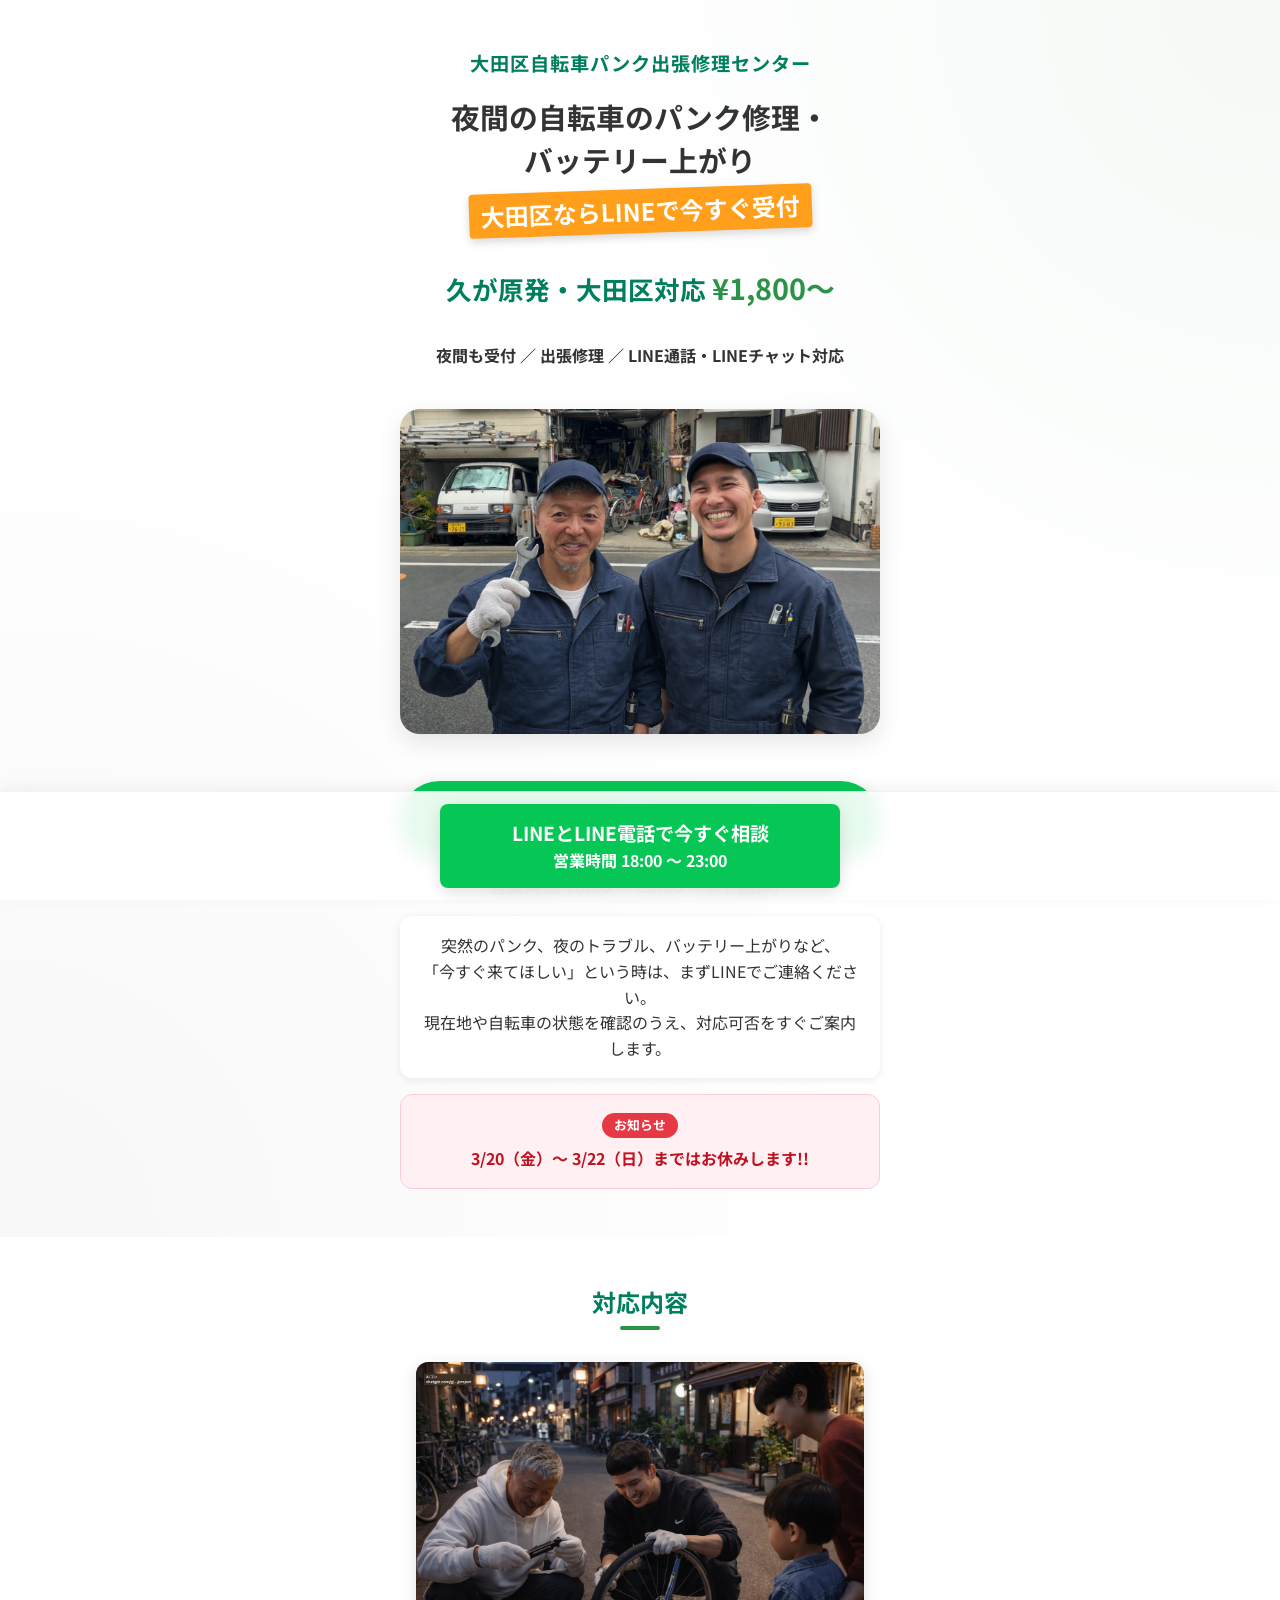
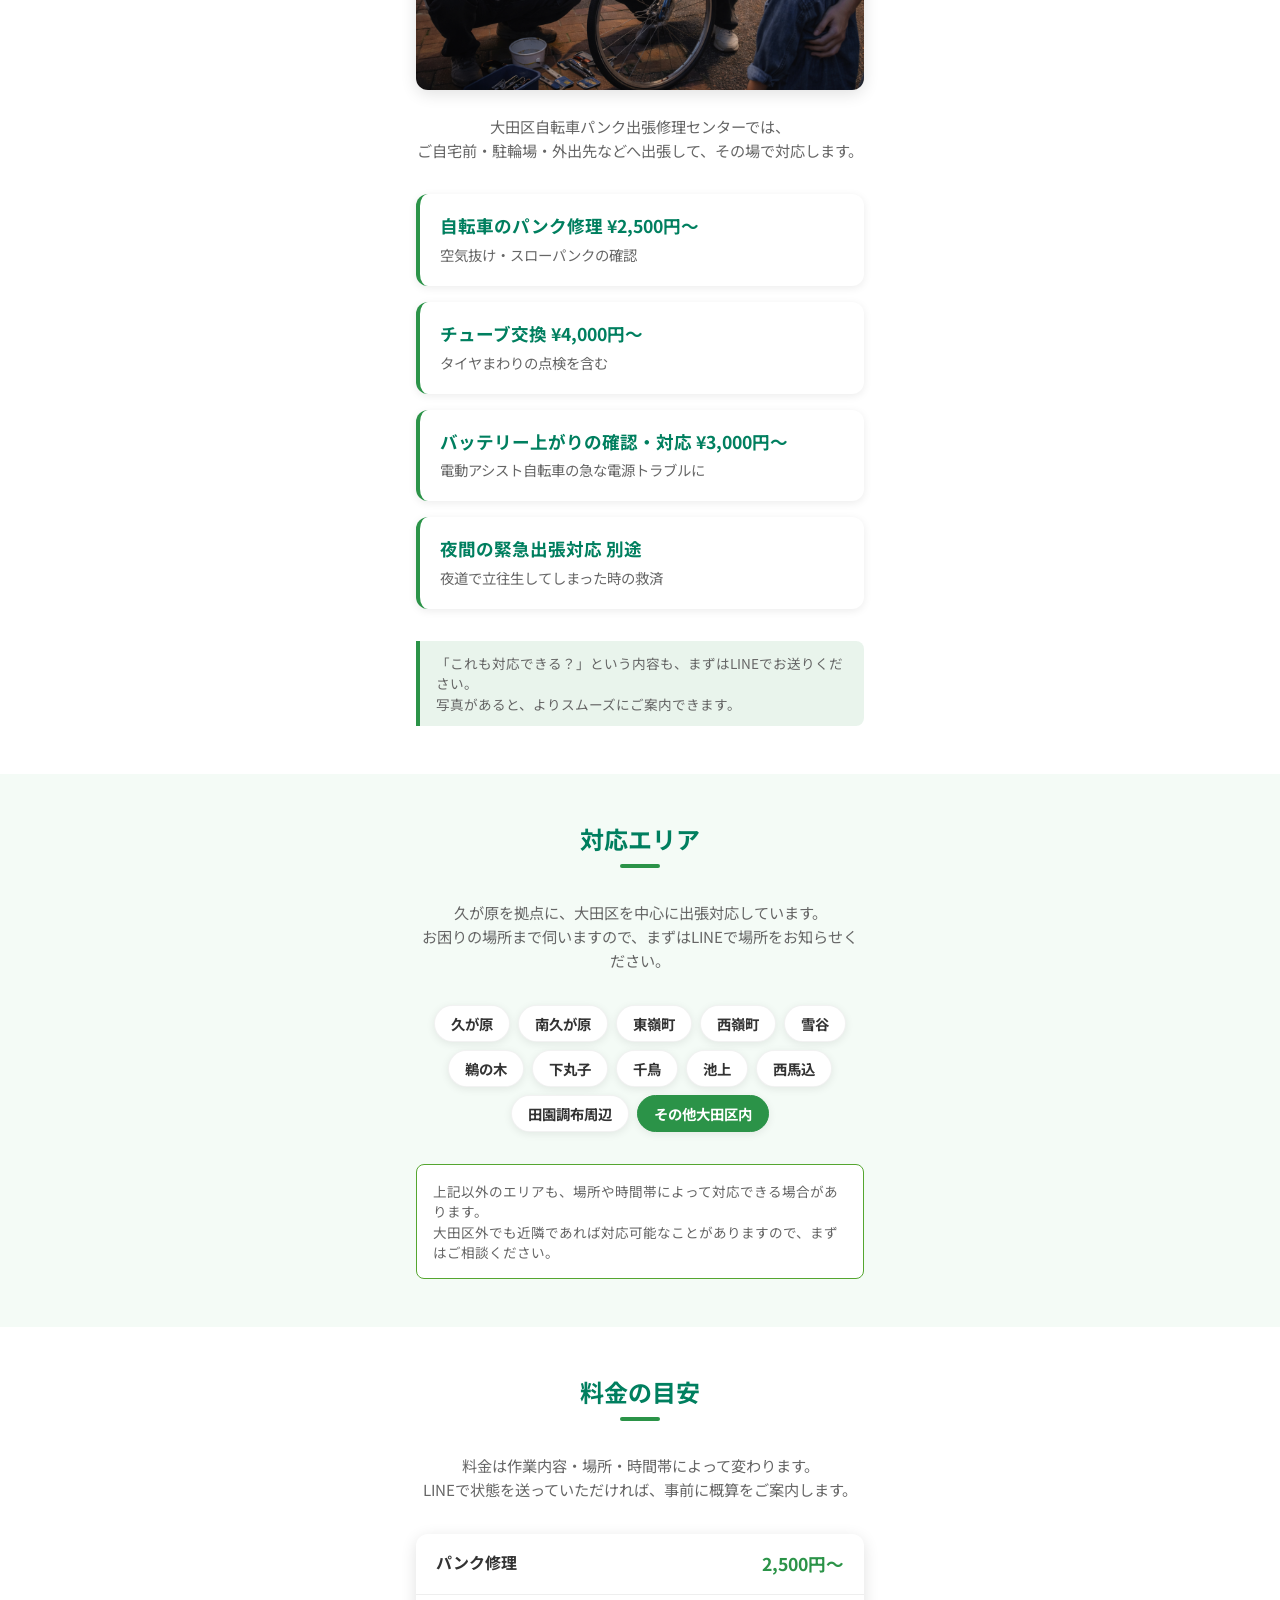
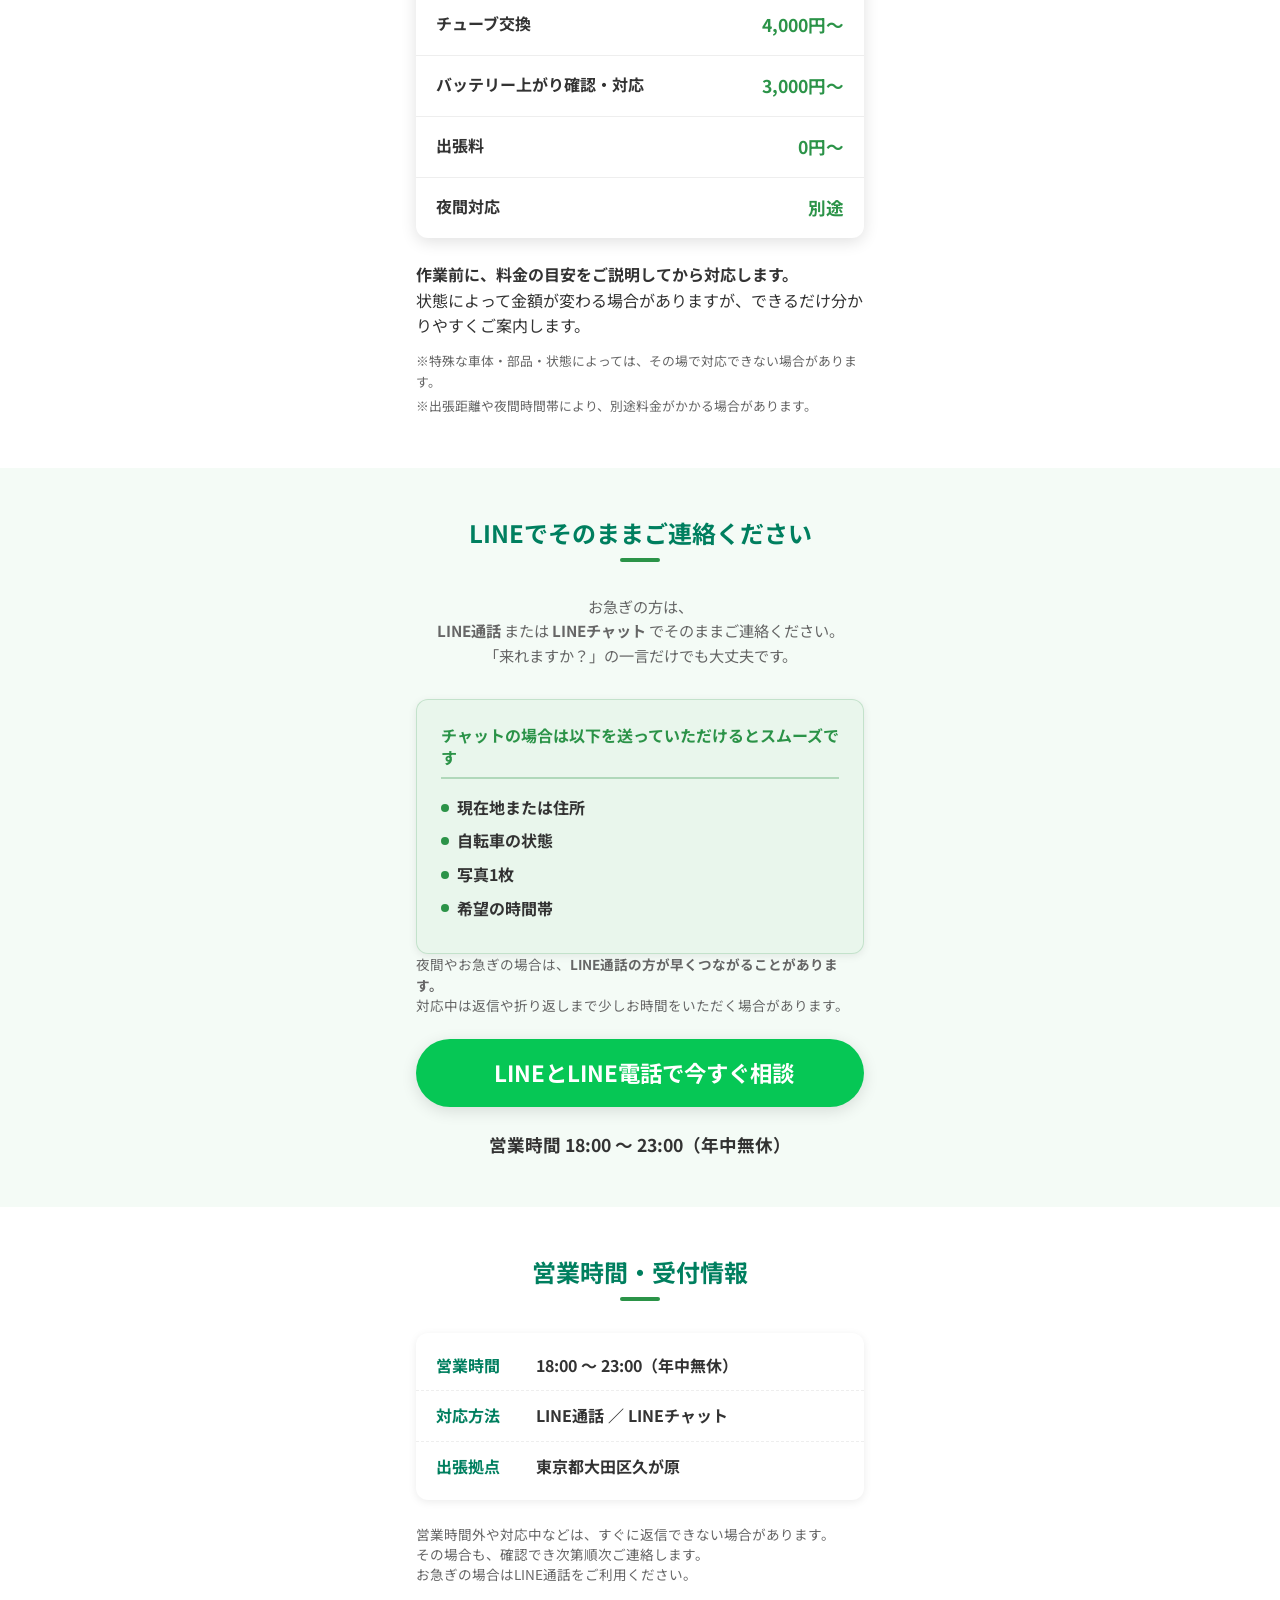
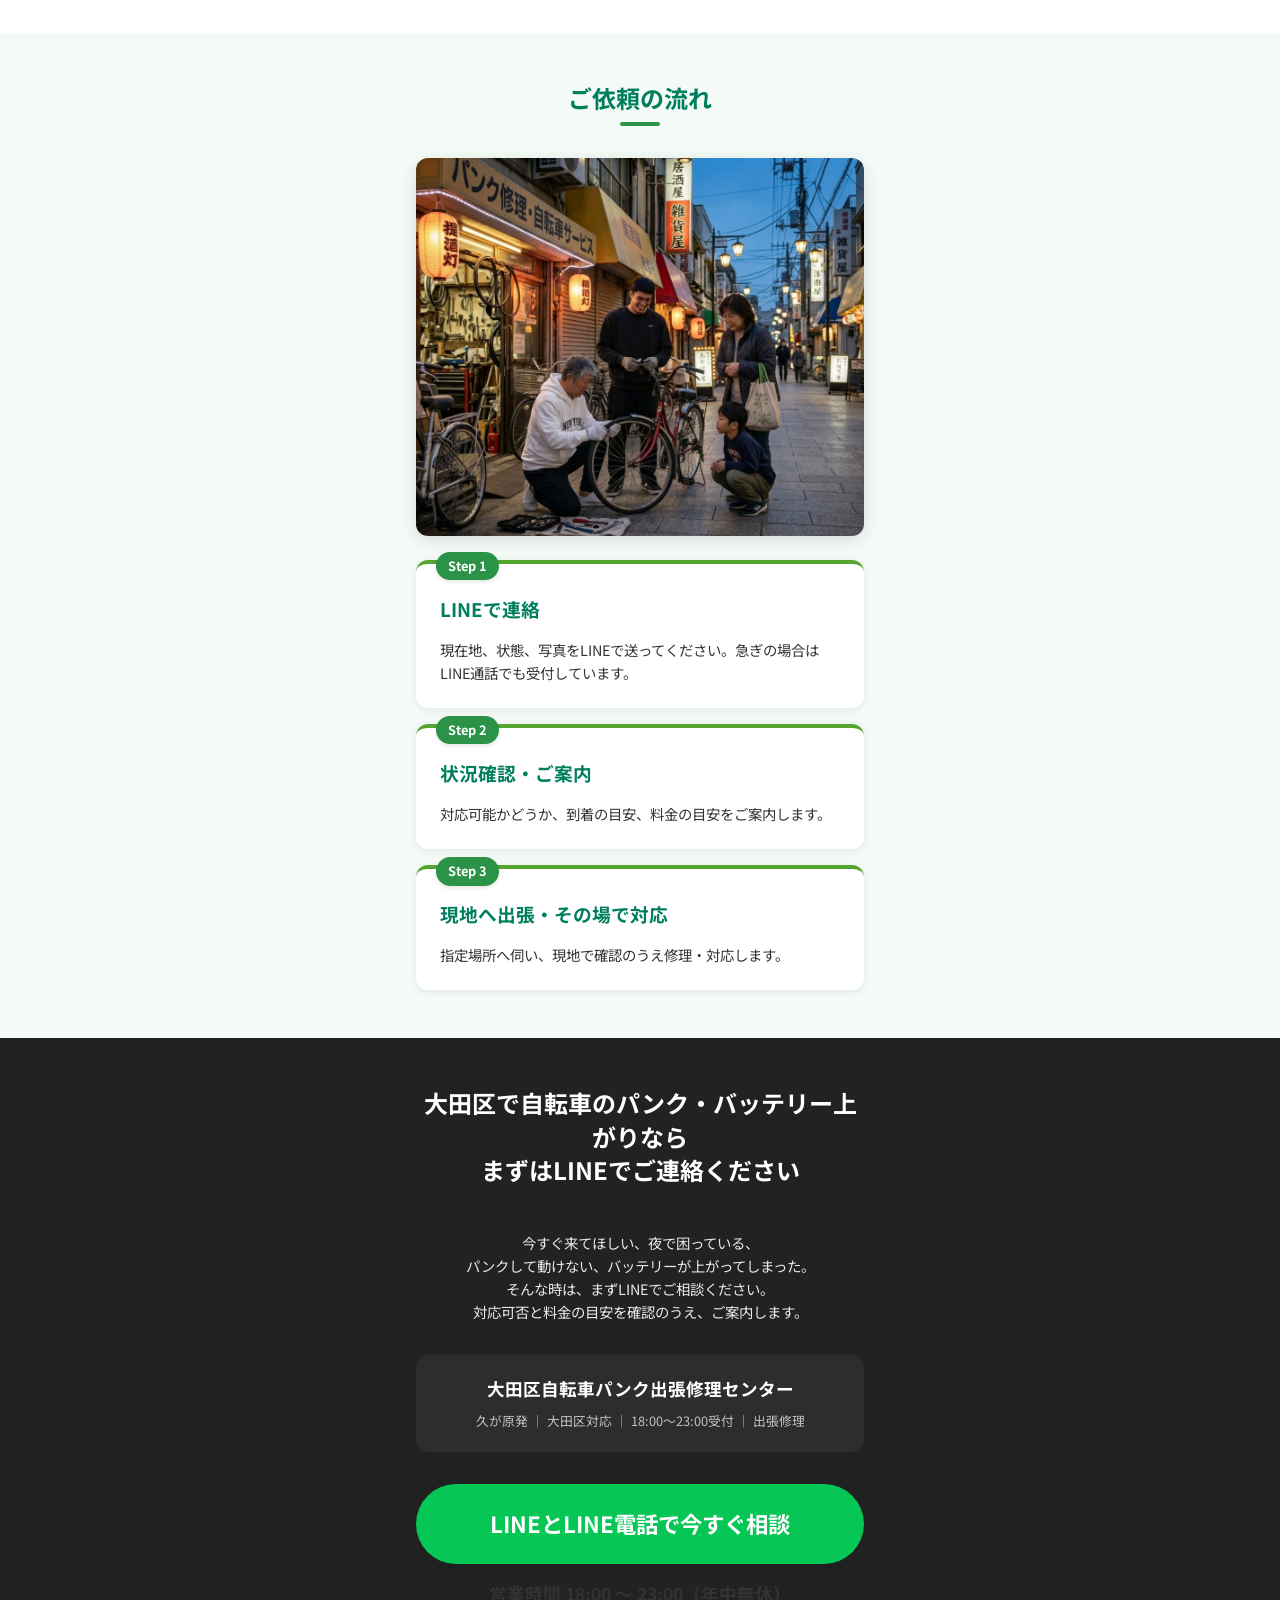
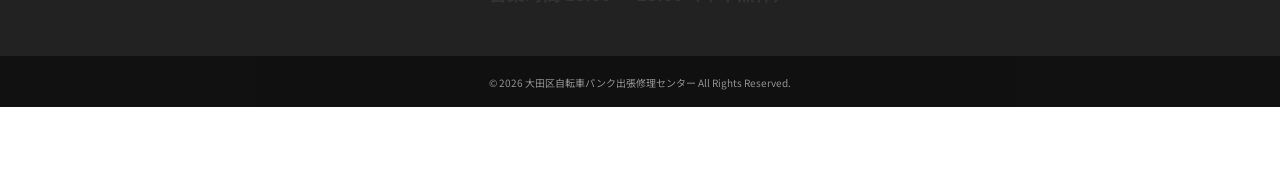
==== index.html @ ff21eeec "update: お知らせ更新「3/20（金）〜 3/22（日）まではお休みします!!」" ====
<!DOCTYPE html>
<html lang="ja">
<head>
  <meta charset="UTF-8">
  <meta name="viewport" content="width=device-width, initial-scale=1.0, maximum-scale=1.0, user-scalable=no">
  <title>大田区自転車パンク出張修理センター | 夜間もLINEで即時受付</title>
  <meta name="description" content="大田区（久が原・雪谷・田園調布周辺など）の自転車パンク修理・バッテリー上がりは当店へ。夜間も対応、出張修理でその場解決！まずはLINEでご相談ください。">
  <meta name="format-detection" content="telephone=no">

  <!-- OGP -->
  <meta property="og:type" content="website">
  <meta property="og:title" content="大田区自転車パンク出張修理センター | 夜間も出張対応">
  <meta property="og:description" content="自転車のパンク、突然のバッテリー上がり等「今すぐ来てほしい」時に。LINE通話・チャットで24時間受付中！">
  <meta property="og:site_name" content="大田区自転車パンク出張修理センター">
  <meta property="og:locale" content="ja_JP">
  <!-- <meta property="og:image" content="https://example.com/ogp.jpg"> -->

  <!-- Google Fonts: Noto Sans JP -->
  <link rel="preconnect" href="https://fonts.googleapis.com">
  <link rel="preconnect" href="https://fonts.gstatic.com" crossorigin>
  <link href="https://fonts.googleapis.com/css2?family=Noto+Sans+JP:wght@400;700&display=swap" rel="stylesheet">
  
  <!-- CSS -->
  <link rel="stylesheet" href="./assets/css/style.css">

  <!-- JSON-LD (Schema.org) for AIO/SEO -->
  <script type="application/ld+json">
  {
    "@context": "https://schema.org",
    "@type": "LocalBusiness",
    "name": "大田区自転車パンク出張修理センター",
    "description": "東京都大田区（久が原中心）で夜間も受付対応する自転車の出張パンク修理サービスです。",
    "address": {
      "@type": "PostalAddress",
      "addressLocality": "大田区久が原",
      "addressRegion": "東京都",
      "addressCountry": "JP"
    },
    "areaServed": "東京都大田区全域および近隣エリア",
    "priceRange": "¥2,500~",
    "telephone": "LINE通話にて対応",
    "openingHours": "18:00-23:00",
    "serviceArea": {
      "@type": "Place",
      "name": "大田区"
    },
    "makesOffer": [
      {
        "@type": "Offer",
        "itemOffered": {
          "@type": "Service",
          "name": "自転車のパンク修理・チューブ交換"
        }
      },
      {
        "@type": "Offer",
        "itemOffered": {
          "@type": "Service",
          "name": "バッテリー上がりの確認・対応"
        }
      }
    ]
  }
  </script>
</head>
<body>

  <!-- =====================================
       1. Hero Section (ファーストビュー)
  ====================================== -->
  <header class="sec-hero" id="hero">
    <div class="hero-bg-overlay"></div>
    <div class="hero-content">
      <p class="hero-shop-name">大田区自転車パンク出張修理センター</p>
      
      <h1 class="hero-main-copy">
        <span class="hl">夜間の自転車のパンク修理・</span><br>
        <span class="hl">バッテリー上がり</span><br>
        <span class="em">大田区ならLINEで今すぐ受付</span>
      </h1>
      
      <p class="hero-sub-copy text-highlight-bold">
        久が原発・大田区対応 <span style="font-size: 1.8rem; color: var(--clr-brand-main);">¥1,800〜</span>
      </p>
      
      <p class="hero-sub-copy">
        <strong>夜間も受付 ／ 出張修理 ／ LINE通話・LINEチャット対応</strong>
      </p>

      <!-- Hero Image (どんな人が来るのか) -->
      <figure class="hero-image-wrap">
        <img src="./images/hutari.png" alt="対応スタッフの様子" class="hero-image">
      </figure>

      <!-- Hero CTA -->
      <div class="hero-cta">
        <a href="https://lin.ee/quX21gp" class="btn btn-line btn-pulse btn-large">
          <i class="icon-line"></i> LINEとLINE電話で今すぐ相談
        </a>
        <p class="hero-hours-notice">営業時間 18:00 ～ 23:00（年中無休）</p>
      </div>

      <!-- Hero Subtext -->
      <p class="hero-subtext box-glass">
        突然のパンク、夜のトラブル、バッテリー上がりなど、<br>
        「今すぐ来てほしい」という時は、まずLINEでご連絡ください。<br>
        現在地や自転車の状態を確認のうえ、対応可否をすぐご案内します。
      </p>

      <!-- お知らせブロック -->
      <div class="hero-notice">
        <p class="hero-notice-label">お知らせ</p>
        <p class="hero-notice-body">3/20（金）〜 3/22（日）まではお休みします!!</p>
      </div>
    </div>
  </header>

  <main>
    <!-- =====================================
         2. Services (対応内容)
    ====================================== -->
    <section class="sec-services" id="services">
      <div class="container">
        <h2>対応内容</h2>
        
        <figure class="section-image-wrap">
          <img src="./images/shuri-01.png" alt="修理の様子" class="section-image rounded-image">
        </figure>

        <p class="lead-text">
          大田区自転車パンク出張修理センターでは、<br>
          ご自宅前・駐輪場・外出先などへ出張して、その場で対応します。
        </p>

        <ul class="service-list">
          <li>
            <div class="service-card">
              <h3>自転車のパンク修理 <span class="service-price">¥2,500円〜</span></h3>
              <p>空気抜け・スローパンクの確認</p>
            </div>
          </li>
          <li>
            <div class="service-card">
              <h3>チューブ交換 <span class="service-price">¥4,000円〜</span></h3>
              <p>タイヤまわりの点検を含む</p>
            </div>
          </li>
          <li>
            <div class="service-card">
              <h3>バッテリー上がりの確認・対応 <span class="service-price">¥3,000円〜</span></h3>
              <p>電動アシスト自転車の急な電源トラブルに</p>
            </div>
          </li>
          <li>
            <div class="service-card">
              <h3>夜間の緊急出張対応 <span class="service-price">別途</span></h3>
              <p>夜道で立往生してしまった時の救済</p>
            </div>
          </li>
        </ul>

        <p class="note-text badge-info">
          「これも対応できる？」という内容も、まずはLINEでお送りください。<br>
          写真があると、よりスムーズにご案内できます。
        </p>
      </div>
    </section>

    <!-- =====================================
         3. Area (対応エリア)
    ====================================== -->
    <section class="sec-area bg-light" id="area">
      <div class="container">
        <h2>対応エリア</h2>
        <p class="lead-text">
          久が原を拠点に、大田区を中心に出張対応しています。<br>
          お困りの場所まで伺いますので、まずはLINEで場所をお知らせください。
        </p>

        <div class="area-tags">
          <span class="tag">久が原</span>
          <span class="tag">南久が原</span>
          <span class="tag">東嶺町</span>
          <span class="tag">西嶺町</span>
          <span class="tag">雪谷</span>
          <span class="tag">鵜の木</span>
          <span class="tag">下丸子</span>
          <span class="tag">千鳥</span>
          <span class="tag">池上</span>
          <span class="tag">西馬込</span>
          <span class="tag">田園調布周辺</span>
          <span class="tag tag-highlight">その他大田区内</span>
        </div>

        <p class="note-text box-border">
          上記以外のエリアも、場所や時間帯によって対応できる場合があります。<br>
          大田区外でも近隣であれば対応可能なことがありますので、まずはご相談ください。
        </p>
      </div>
    </section>

    <!-- =====================================
         4. Pricing (料金の目安)
    ====================================== -->
    <section class="sec-price" id="price">
      <div class="container">
        <h2>料金の目安</h2>
        <p class="lead-text">
          料金は作業内容・場所・時間帯によって変わります。<br>
          LINEで状態を送っていただければ、事前に概算をご案内します。
        </p>

        <div class="price-table">
          <div class="price-row">
            <span class="item-name">パンク修理</span>
            <span class="item-price">2,500円〜</span>
          </div>
          <div class="price-row">
            <span class="item-name">チューブ交換</span>
            <span class="item-price">4,000円〜</span>
          </div>
          <div class="price-row">
            <span class="item-name">バッテリー上がり確認・対応</span>
            <span class="item-price">3,000円〜</span>
          </div>
          <div class="price-row">
            <span class="item-name">出張料</span>
            <span class="item-price">0円〜</span>
          </div>
          <div class="price-row">
            <span class="item-name">夜間対応</span>
            <span class="item-price">別途</span>
          </div>
        </div>

        <div class="price-notice">
          <p><strong>作業前に、料金の目安をご説明してから対応します。</strong><br>状態によって金額が変わる場合がありますが、できるだけ分かりやすくご案内します。</p>
          <ul class="attention-list">
            <li>※特殊な車体・部品・状態によっては、その場で対応できない場合があります。</li>
            <li>※出張距離や夜間時間帯により、別途料金がかかる場合があります。</li>
          </ul>
        </div>
      </div>
    </section>

    <!-- =====================================
         5. LINE Contact (LINE受付案内)
    ====================================== -->
    <section class="sec-line-guide bg-light" id="line-contact">
      <div class="container">
        <h2 class="text-brand">LINEでそのままご連絡ください</h2>
        <p class="lead-text">
          お急ぎの方は、<br>
          <strong>LINE通話</strong> または <strong>LINEチャット</strong> でそのままご連絡ください。<br>
          「来れますか？」の一言だけでも大丈夫です。
        </p>

        <div class="line-steps box-glass-green">
          <h3>チャットの場合は以下を送っていただけるとスムーズです</h3>
          <ul>
            <li><span class="icon-check"></span> 現在地または住所</li>
            <li><span class="icon-check"></span> 自転車の状態</li>
            <li><span class="icon-check"></span> 写真1枚</li>
            <li><span class="icon-check"></span> 希望の時間帯</li>
          </ul>
        </div>

        <p class="note-text">
          夜間やお急ぎの場合は、<strong>LINE通話の方が早くつながることがあります。</strong><br>
          対応中は返信や折り返しまで少しお時間をいただく場合があります。
        </p>

        <div class="cta-group">
          <a href="https://lin.ee/quX21gp" class="btn btn-line btn-pulse btn-large"><i class="icon-chat"></i> LINEとLINE電話で今すぐ相談</a>
          <p class="hero-hours-notice text-center">営業時間 18:00 ～ 23:00（年中無休）</p>
        </div>
      </div>
    </section>

    <!-- =====================================
         6. Shop Info (営業時間・受付情報)
    ====================================== -->
    <section class="sec-info" id="info">
      <div class="container">
        <h2>営業時間・受付情報</h2>
        <dl class="info-dl">
          <div class="info-dl-row">
            <dt>営業時間</dt>
            <dd>18:00 ～ 23:00（年中無休）</dd>
          </div>
          <div class="info-dl-row">
            <dt>対応方法</dt>
            <dd>LINE通話 ／ LINEチャット</dd>
          </div>
          <div class="info-dl-row">
            <dt>出張拠点</dt>
            <dd>東京都大田区久が原</dd>
          </div>
        </dl>
        <p class="note-text">
          営業時間外や対応中などは、すぐに返信できない場合があります。<br>
          その場合も、確認でき次第順次ご連絡します。<br>
          お急ぎの場合はLINE通話をご利用ください。
        </p>
      </div>
    </section>

    <!-- =====================================
         7. Flow (ご依頼の流れ)
    ====================================== -->
    <section class="sec-flow bg-light" id="flow">
      <div class="container">
        <h2>ご依頼の流れ</h2>

        <figure class="section-image-wrap">
          <img src="./images/shuri-02.png" alt="現地対応の様子" class="section-image rounded-image">
        </figure>

        <ol class="flow-list">
          <li>
            <div class="flow-step">
              <span class="step-num">Step 1</span>
              <h3>LINEで連絡</h3>
              <p>現在地、状態、写真をLINEで送ってください。急ぎの場合はLINE通話でも受付しています。</p>
            </div>
          </li>
          <li>
            <div class="flow-step">
              <span class="step-num">Step 2</span>
              <h3>状況確認・ご案内</h3>
              <p>対応可能かどうか、到着の目安、料金の目安をご案内します。</p>
            </div>
          </li>
          <li>
            <div class="flow-step">
              <span class="step-num">Step 3</span>
              <h3>現地へ出張・その場で対応</h3>
              <p>指定場所へ伺い、現地で確認のうえ修理・対応します。</p>
            </div>
          </li>
        </ol>
      </div>
    </section>

  </main>

  <!-- =====================================
       8. Footer & Bottom CTA
  ====================================== -->
  <footer class="sec-footer" id="footer-cta">
    <div class="container">
      <h2>大田区で自転車のパンク・バッテリー上がりなら<br>まずはLINEでご連絡ください</h2>
      <p class="footer-lead">
        今すぐ来てほしい、夜で困っている、<br>
        パンクして動けない、バッテリーが上がってしまった。<br>
        そんな時は、まずLINEでご相談ください。<br>
        対応可否と料金の目安を確認のうえ、ご案内します。
      </p>

      <div class="footer-shop">
        <p class="name">大田区自転車パンク出張修理センター</p>
        <p class="tags">久が原発 ｜ 大田区対応 ｜ 18:00〜23:00受付 ｜ 出張修理</p>
      </div>
      
      <!-- Footer CTA (Page End) -->
      <div class="footer-cta-btn">
        <a href="https://lin.ee/quX21gp" class="btn btn-line btn-pulse btn-large">
          <i class="icon-line"></i> LINEとLINE電話で今すぐ相談
        </a>
        <p class="hero-hours-notice text-center mt-sm text-white">営業時間 18:00 ～ 23:00（年中無休）</p>
      </div>
    </div>
    
    <div class="copyright">
      <small>&copy; 2026 大田区自転車パンク出張修理センター All Rights Reserved.</small>
    </div>
  </footer>

  <!-- Fixed Bottom CTA (画面下部追従) -->
  <div class="fixed-bottom-cta">
    <a href="https://lin.ee/quX21gp" class="btn btn-line btn-fixed">
      <span class="label">LINEとLINE電話で今すぐ相談</span>
      <span class="sub">営業時間 18:00 ～ 23:00</span>
    </a>
  </div>

</body>
</html>
---- assets/css/style.css ----
/* ==========================================================================
   CSS Variables & Theme Setup (安心感のあるグリーン基調)
   ========================================================================== */
:root {
  /* Colors */
  --clr-brand-main: #2b9348;      /* メイングリーン */
  --clr-brand-light: #55a630;     /* ライトグリーン */
  --clr-brand-dark: #007f5f;      /* ダークグリーン */
  --clr-line: #06C755;            /* LINEオフィシャルカラー */
  --clr-line-dark: #05A346;
  
  --clr-text-main: #333333;       /* メインテキスト */
  --clr-text-light: #666666;      /* 補助テキスト */
  --clr-bg-main: #ffffff;         /* メイン背景 */
  --clr-bg-light: #f4fbf6;        /* サブ背景（薄い緑） */
  --clr-accent: #ff9f1c;          /* 注意・アクセント（オレンジ系） */

  /* Typography */
  --font-base: 'Noto Sans JP', sans-serif;
  
  /* Layout & Spacing */
  --sp-xs: 8px;
  --sp-sm: 16px;
  --sp-md: 24px;
  --sp-lg: 32px;
  --sp-xl: 48px;
  
  /* Effects */
  --radius-sm: 8px;
  --radius-md: 12px;
  --radius-lg: 20px;
  --shadow-sm: 0 2px 8px rgba(0,0,0,0.08);
  --shadow-md: 0 4px 16px rgba(0,0,0,0.12);
  --shadow-lg: 0 8px 32px rgba(0,127,95,0.15); /* ブランドカラー派生のシャドウ */
  
  --transition: all 0.3s ease;
}

/* ==========================================================================
   Reset & Base
   ========================================================================== */
*, *::before, *::after {
  box-sizing: border-box;
  margin: 0;
  padding: 0;
}

html {
  font-size: 16px;
  scroll-behavior: smooth;
}

body {
  font-family: var(--font-base);
  color: var(--clr-text-main);
  background-color: var(--clr-bg-main);
  line-height: 1.6;
  -webkit-font-smoothing: antialiased;
  padding-bottom: 80px; /* For fixed bottom CTA */
}

a {
  text-decoration: none;
  color: inherit;
  transition: var(--transition);
}

img {
  max-width: 100%;
  height: auto;
  display: block;
}

ul, ol {
  list-style: none;
}

/* ==========================================================================
   Typography & Typography Utilities
   ========================================================================== */
h1, h2, h3, h4 {
  line-height: 1.4;
  font-weight: 700;
  margin-bottom: var(--sp-sm);
}

h2 {
  font-size: 1.5rem;
  text-align: center;
  color: var(--clr-brand-dark);
  margin-bottom: var(--sp-lg);
  position: relative;
  padding-bottom: 12px;
}

h2::after {
  content: '';
  position: absolute;
  bottom: 0;
  left: 50%;
  transform: translateX(-50%);
  width: 40px;
  height: 4px;
  background-color: var(--clr-brand-main);
  border-radius: 2px;
}

.lead-text {
  text-align: center;
  font-size: 0.95rem;
  margin-bottom: var(--sp-lg);
  color: var(--clr-text-light);
}

.note-text {
  font-size: 0.85rem;
  color: var(--clr-text-light);
  line-height: 1.5;
}

.text-brand {
  color: var(--clr-brand-dark) !important;
}

/* ==========================================================================
   Layout Containers
   ========================================================================== */
.container {
  width: 100%;
  max-width: 480px; /* スマホ特化幅 */
  margin: 0 auto;
  padding: var(--sp-xl) var(--sp-sm);
}

.bg-light {
  background-color: var(--clr-bg-light);
}

.bg-brand {
  background-color: var(--clr-brand-main);
}

/* ==========================================================================
   Components
   ========================================================================== */
/* Buttons */
.btn {
  display: inline-flex;
  flex-direction: column;
  justify-content: center;
  align-items: center;
  padding: 16px 24px;
  border-radius: 50px;
  font-weight: 700;
  text-align: center;
  width: 100%;
  box-shadow: var(--shadow-md);
  cursor: pointer;
  position: relative;
  overflow: hidden;
}

.btn:active {
  transform: scale(0.96);
}

.btn-line {
  background-color: var(--clr-line);
  color: #fff;
  font-size: 1.2rem;
  border: 2px solid transparent;
}

.btn-line small {
  font-size: 0.8rem;
  font-weight: 400;
  opacity: 0.9;
  margin-top: 4px;
}

.btn-line::before {
  content: '';
  position: absolute;
  top: 0;
  left: -100%;
  width: 50%;
  height: 100%;
  background: linear-gradient(to right, rgba(255,255,255,0) 0%, rgba(255,255,255,0.3) 50%, rgba(255,255,255,0) 100%);
  transform: skewX(-25deg);
  animation: shine 4s infinite;
}

@keyframes shine {
  0% { left: -100%; }
  20% { left: 200%; }
  100% { left: 200%; }
}

.btn-white {
  background-color: #fff;
  color: var(--clr-brand-dark);
  font-size: 1.1rem;
}

.btn-pulse {
  animation: pulse-line 2s infinite;
}

@keyframes pulse-line {
  0% { box-shadow: 0 0 0 0 rgba(6, 199, 85, 0.4); }
  70% { box-shadow: 0 0 0 15px rgba(6, 199, 85, 0); }
  100% { box-shadow: 0 0 0 0 rgba(6, 199, 85, 0); }
}

/* Badges & Boxes */
.badge-info {
  background-color: rgba(43, 147, 72, 0.1);
  border-left: 4px solid var(--clr-brand-main);
  padding: 12px 16px;
  border-radius: 0 8px 8px 0;
}

.box-border {
  border: 1px solid var(--clr-brand-light);
  border-radius: var(--radius-sm);
  padding: 16px;
  background-color: #fff;
}

.box-glass {
  background: rgba(255, 255, 255, 0.85);
  backdrop-filter: blur(8px);
  -webkit-backdrop-filter: blur(8px);
  border: 1px solid rgba(255, 255, 255, 0.3);
  border-radius: var(--radius-md);
  padding: 16px;
  box-shadow: var(--shadow-sm);
}

.box-glass-green {
  background: rgba(43, 147, 72, 0.05); /* 薄い緑の背景 */
  border: 1px solid rgba(43, 147, 72, 0.2);
  border-radius: var(--radius-md);
  padding: 24px;
  color: var(--clr-text-main);
  box-shadow: var(--shadow-sm);
}

/* Images Utilities */
.rounded-image {
  border-radius: var(--radius-md);
  box-shadow: var(--shadow-md);
  margin-bottom: var(--sp-md);
  width: 100%;
}

.hero-image-wrap {
  margin: var(--sp-md) 0;
  text-align: center;
}

.hero-image {
  border-radius: var(--radius-lg);
  box-shadow: 0 8px 24px rgba(0,0,0,0.1);
  display: inline-block;
}

.section-image-wrap {
  margin-bottom: var(--sp-md);
}

/* ==========================================================================
   Sections Details
   ========================================================================== */

/* 1. Hero */
.sec-hero {
  position: relative;
  min-height: 90vh;
  display: flex;
  align-items: center;
  justify-content: center;
  padding: var(--sp-xl) var(--sp-sm);
  background: #ffffff;
  color: var(--clr-text-main);
  overflow: hidden;
}

/* 装飾的な背景効果 */
.hero-bg-overlay {
  position: absolute;
  top: 0;
  left: 0;
  width: 100%;
  height: 100%;
  background-image: 
    radial-gradient(circle at top right, rgba(43, 147, 72, 0.05) 0%, transparent 40%),
    radial-gradient(circle at bottom left, rgba(0, 0, 0, 0.03) 0%, transparent 50%);
  pointer-events: none;
}

.hero-content {
  position: relative;
  z-index: 2;
  width: 100%;
  max-width: 480px;
  text-align: center;
  display: flex;
  flex-direction: column;
  gap: var(--sp-sm); /* 少し詰める */
}

.hero-shop-name {
  font-size: 1.2rem;
  font-weight: 700;
  letter-spacing: 1px;
  color: var(--clr-brand-dark);
}

.hero-main-copy {
  font-size: 1.8rem;
  line-height: 1.5;
  margin: 0;
  color: var(--clr-text-main);
}

.hero-main-copy .hl {
  color: var(--clr-text-main);
}

.hero-main-copy .em {
  display: inline-block;
  background: #ff9f1c;
  color: #fff;
  padding: 4px 12px;
  border-radius: 4px;
  margin-top: 8px;
  font-size: 1.5rem;
  transform: rotate(-2deg);
  box-shadow: 0 4px 8px rgba(0,0,0,0.15);
}

.hero-sub-copy {
  font-size: 1rem;
  line-height: 1.6;
}

.text-highlight-bold {
  font-size: 1.6rem;
  font-weight: 700;
  color: var(--clr-brand-dark);
  margin: var(--sp-sm) 0;
}

.hero-info-band {
  background: rgba(0, 0, 0, 0.2);
  border-radius: 50px;
  padding: 8px 16px;
  display: flex;
  flex-wrap: wrap;
  justify-content: center;
  align-items: center;
  gap: 8px;
  font-size: 0.8rem;
  font-weight: 700;
}

.hero-info-band .divider {
  width: 4px;
  height: 4px;
  background: #fff;
  border-radius: 50%;
  opacity: 0.5;
}

.hero-hours-notice {
  font-size: 1.1rem;
  font-weight: 700;
  color: var(--clr-text-main);
  margin-top: 12px;
}

.text-center {
  text-align: center;
}

.mt-sm {
  margin-top: var(--sp-sm);
}

.btn-large {
  font-size: 1.4rem;
  padding: 20px 24px;
}

/* お知らせブロック */
.hero-notice {
  background-color: #fff0f3;
  border: 1px solid #ffccd5;
  border-radius: var(--radius-md);
  padding: 16px;
  text-align: center;
}

.hero-notice-label {
  display: inline-block;
  background: #e63946;
  color: #fff;
  font-size: 0.8rem;
  font-weight: 700;
  padding: 2px 12px;
  border-radius: 50px;
  margin-bottom: 8px;
}

.hero-notice-body {
  font-size: 1rem;
  font-weight: 700;
  color: #c1121f;
  line-height: 1.6;
}

/* 2. Services */
.service-list {
  display: grid;
  grid-template-columns: 1fr;
  gap: var(--sp-sm);
  margin-bottom: var(--sp-lg);
}

.service-card {
  background: #fff;
  border-radius: var(--radius-md);
  padding: 20px;
  box-shadow: var(--shadow-sm);
  border-left: 4px solid var(--clr-brand-main);
  transition: var(--transition);
}

.service-card:hover {
  transform: translateY(-2px);
  box-shadow: var(--shadow-md);
}

.service-card h3 {
  font-size: 1.1rem;
  color: var(--clr-brand-dark);
  margin-bottom: 4px;
}

.service-card p {
  font-size: 0.9rem;
  color: var(--clr-text-light);
}

/* 3. Area */
.area-tags {
  display: flex;
  flex-wrap: wrap;
  gap: 8px;
  justify-content: center;
  margin-bottom: var(--sp-lg);
}

.area-tags .tag {
  background: #fff;
  color: var(--clr-text-main);
  padding: 6px 16px;
  border-radius: 50px;
  font-size: 0.9rem;
  font-weight: 700;
  box-shadow: var(--shadow-sm);
  border: 1px solid rgba(0,0,0,0.05);
}

.area-tags .tag-highlight {
  background: var(--clr-brand-main);
  color: #fff;
  border-color: var(--clr-brand-main);
}

/* 4. Price */
.price-table {
  background: #fff;
  border-radius: var(--radius-md);
  overflow: hidden;
  box-shadow: var(--shadow-md);
  margin-bottom: var(--sp-md);
}

.price-row {
  display: flex;
  justify-content: space-between;
  padding: 16px 20px;
  border-bottom: 1px solid #eee;
}

.price-row:last-child {
  border-bottom: none;
}

.price-row .item-name {
  font-weight: 700;
  color: var(--clr-text-main);
}

.price-row .item-price {
  font-weight: 700;
  color: var(--clr-brand-main);
  font-size: 1.1rem;
}

.attention-list {
  margin-top: 12px;
}

.attention-list li {
  font-size: 0.8rem;
  color: var(--clr-text-light);
  margin-bottom: 4px;
}

/* 5. LINE Guide */
.sec-line-guide h2 {
  color: var(--clr-brand-dark);
}

.line-steps h3 {
  font-size: 1rem;
  margin-bottom: 16px;
  border-bottom: 2px solid rgba(43, 147, 72, 0.3);
  padding-bottom: 8px;
  color: var(--clr-brand-main);
}

.line-steps li {
  margin-bottom: 8px;
  font-weight: 700;
  display: flex;
  align-items: center;
  color: var(--clr-text-main);
}

.line-steps li .icon-check {
  display: inline-block;
  width: 8px;
  height: 8px;
  background-color: var(--clr-brand-main);
  border-radius: 50%;
  margin-right: 8px;
}

.cta-group {
  margin-top: var(--sp-md);
  display: flex;
  flex-direction: column;
  gap: 12px;
}

.cta-group .btn {
  flex-direction: row;
  gap: 8px;
  padding: 14px;
}

/* 6. Info */
.info-dl {
  background: #fff;
  border-radius: var(--radius-md);
  padding: 8px 0;
  box-shadow: var(--shadow-sm);
  margin-bottom: var(--sp-md);
}

.info-dl-row {
  display: flex;
  padding: 12px 20px;
  border-bottom: 1px dashed #eee;
}

.info-dl-row:last-child {
  border-bottom: none;
}

.info-dl-row dt {
  width: 100px;
  font-weight: 700;
  color: var(--clr-brand-dark);
}

.info-dl-row dd {
  flex: 1;
  font-weight: 700;
}

/* 7. Flow */
.flow-list {
  display: flex;
  flex-direction: column;
  gap: var(--sp-sm);
}

.flow-step {
  background: #fff;
  border-radius: var(--radius-md);
  padding: 24px;
  position: relative;
  box-shadow: var(--shadow-sm);
  border-top: 4px solid var(--clr-brand-light);
}

.step-num {
  position: absolute;
  top: -12px;
  left: 20px;
  background: var(--clr-brand-main);
  color: #fff;
  font-size: 0.8rem;
  font-weight: 700;
  padding: 4px 12px;
  border-radius: 50px;
  box-shadow: 0 2px 4px rgba(0,0,0,0.1);
}

.flow-step h3 {
  margin-top: 8px;
  color: var(--clr-brand-dark);
}

.flow-step p {
  font-size: 0.9rem;
  color: var(--clr-text-main);
}

/* 8. Footer */
.sec-footer {
  background: #222;
  color: #fff;
  text-align: center;
}

.sec-footer h2 {
  color: #fff;
}

.sec-footer h2::after {
  display: none;
}

.footer-lead {
  font-size: 0.9rem;
  margin-bottom: var(--sp-lg);
  opacity: 0.9;
}

.footer-shop {
  background: rgba(255,255,255,0.05);
  padding: 20px;
  border-radius: var(--radius-md);
  margin-bottom: var(--sp-lg);
}

.footer-shop .name {
  font-size: 1.1rem;
  font-weight: 700;
  margin-bottom: 8px;
}

.footer-shop .tags {
  font-size: 0.8rem;
  opacity: 0.7;
}

.copyright {
  background: #000;
  padding: 16px;
  font-size: 0.75rem;
  opacity: 0.5;
}

/* ==========================================================================
   Fixed Bottom CTA
   ========================================================================== */
.fixed-bottom-cta {
  position: fixed;
  bottom: 0;
  left: 0;
  width: 100%;
  padding: 12px 16px;
  background: rgba(255, 255, 255, 0.9);
  backdrop-filter: blur(10px);
  -webkit-backdrop-filter: blur(10px);
  border-top: 1px solid rgba(0,0,0,0.05);
  box-shadow: 0 -4px 16px rgba(0,0,0,0.05);
  z-index: 100;
  display: flex;
  justify-content: center;
}

.btn-fixed {
  width: 100%;
  max-width: 400px;
  padding: 12px;
  border-radius: 8px; /* Slightly squarer for bottom dock */
}

.btn-fixed .label {
  font-size: 1.2rem;
  font-weight: 700;
}

.btn-fixed .sub {
  font-size: 1.0rem;
  font-weight: 700;
}
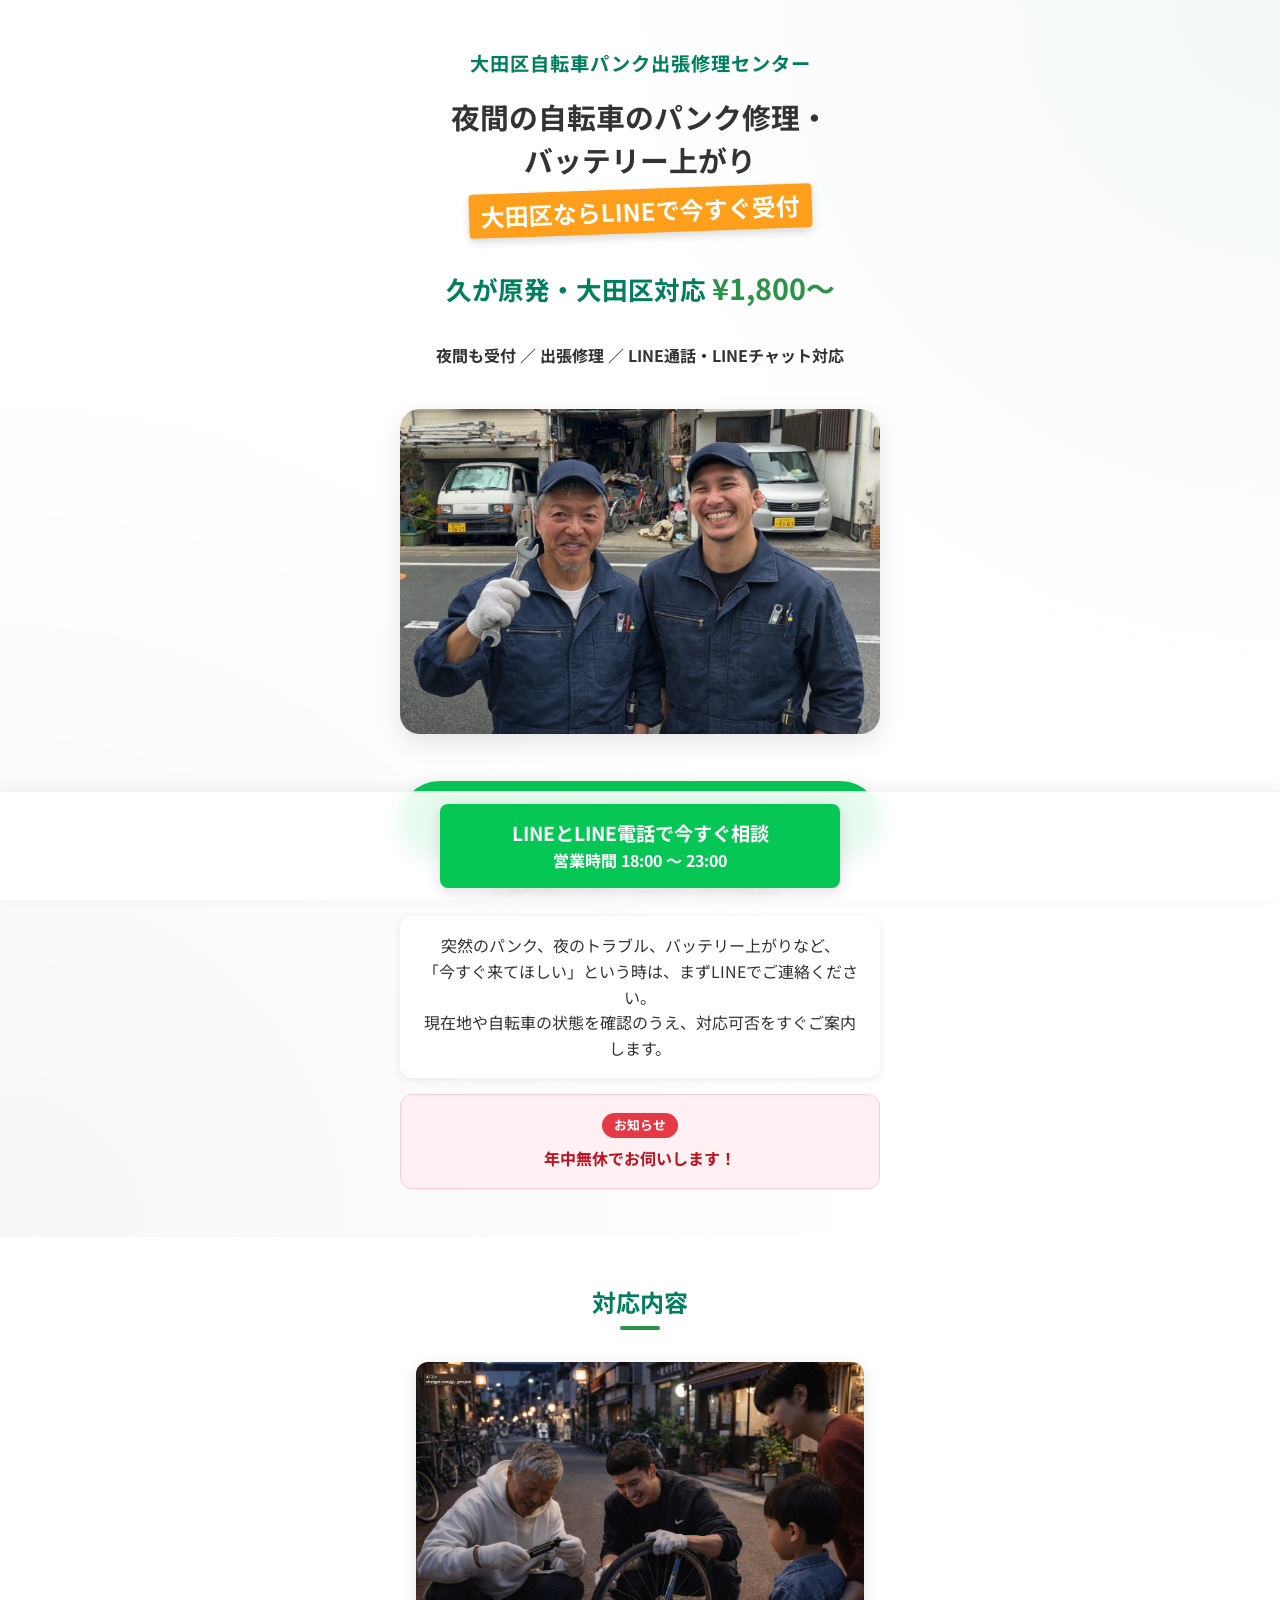
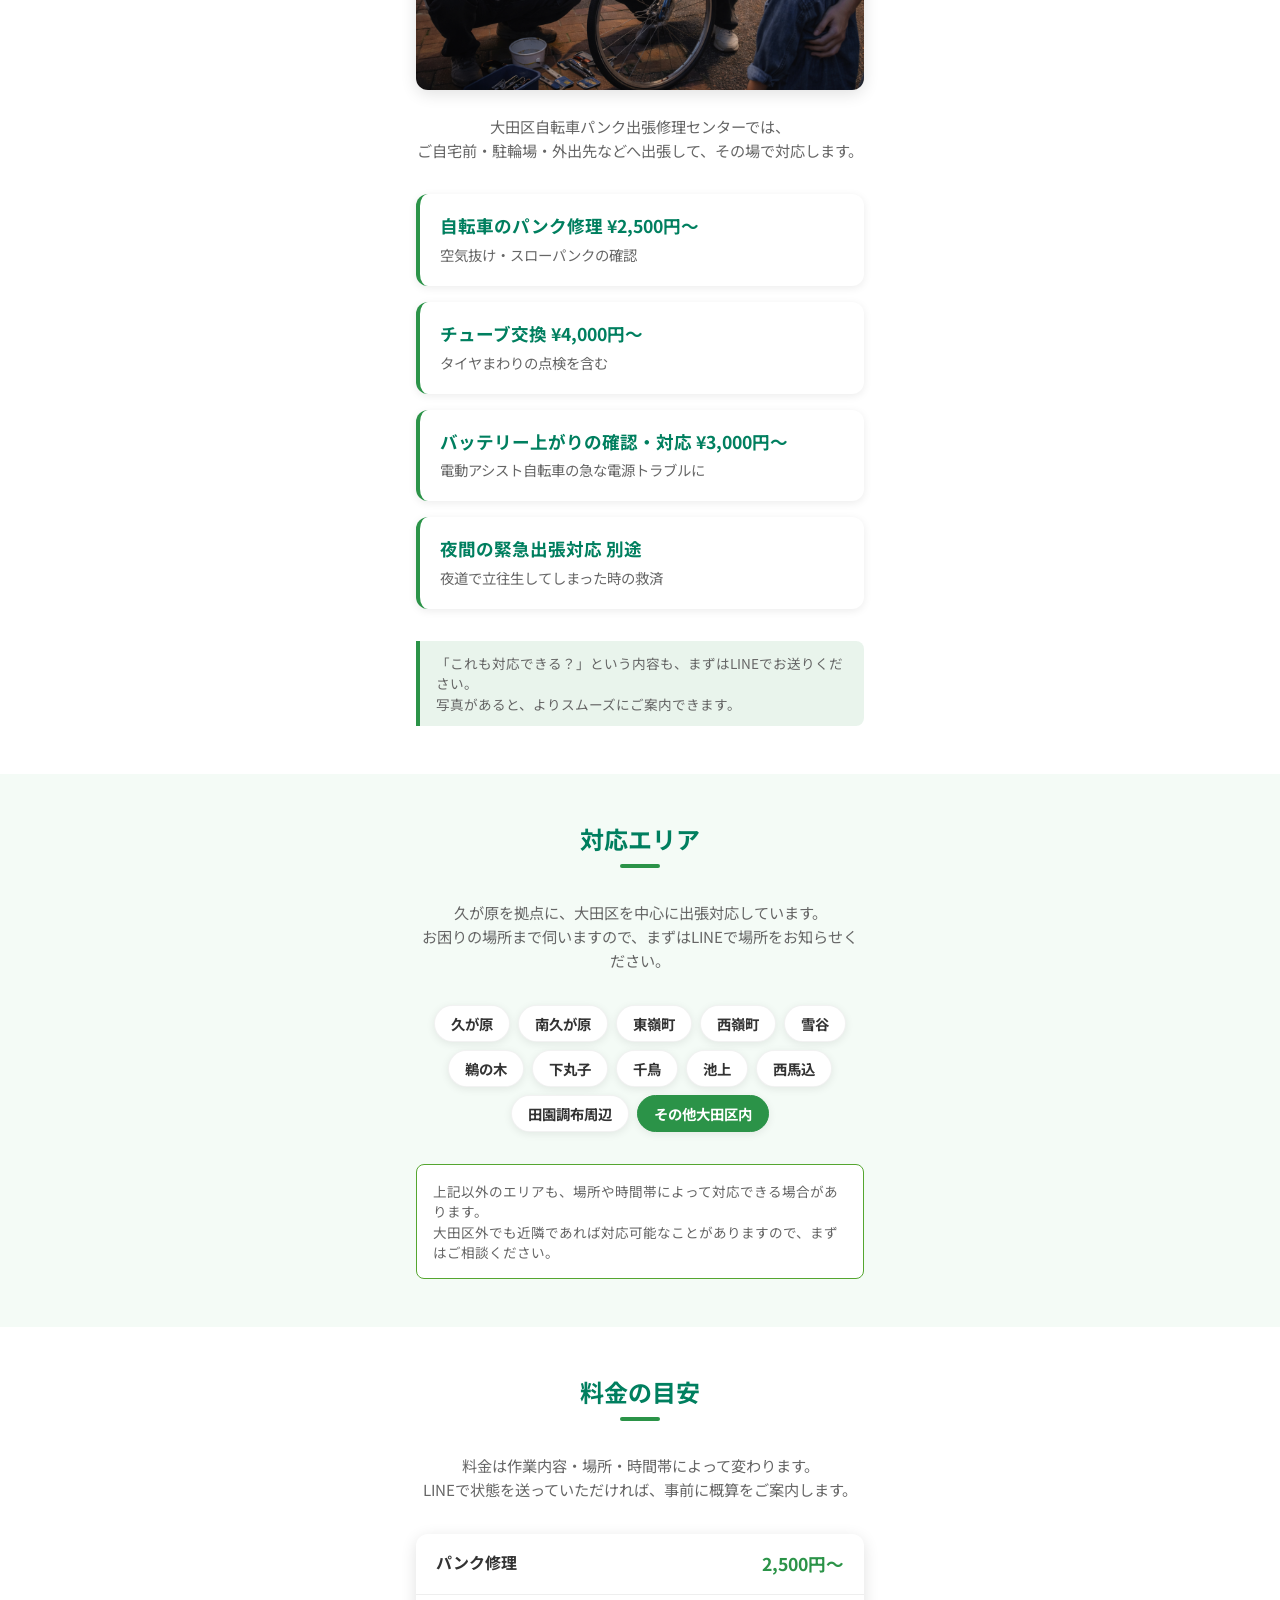
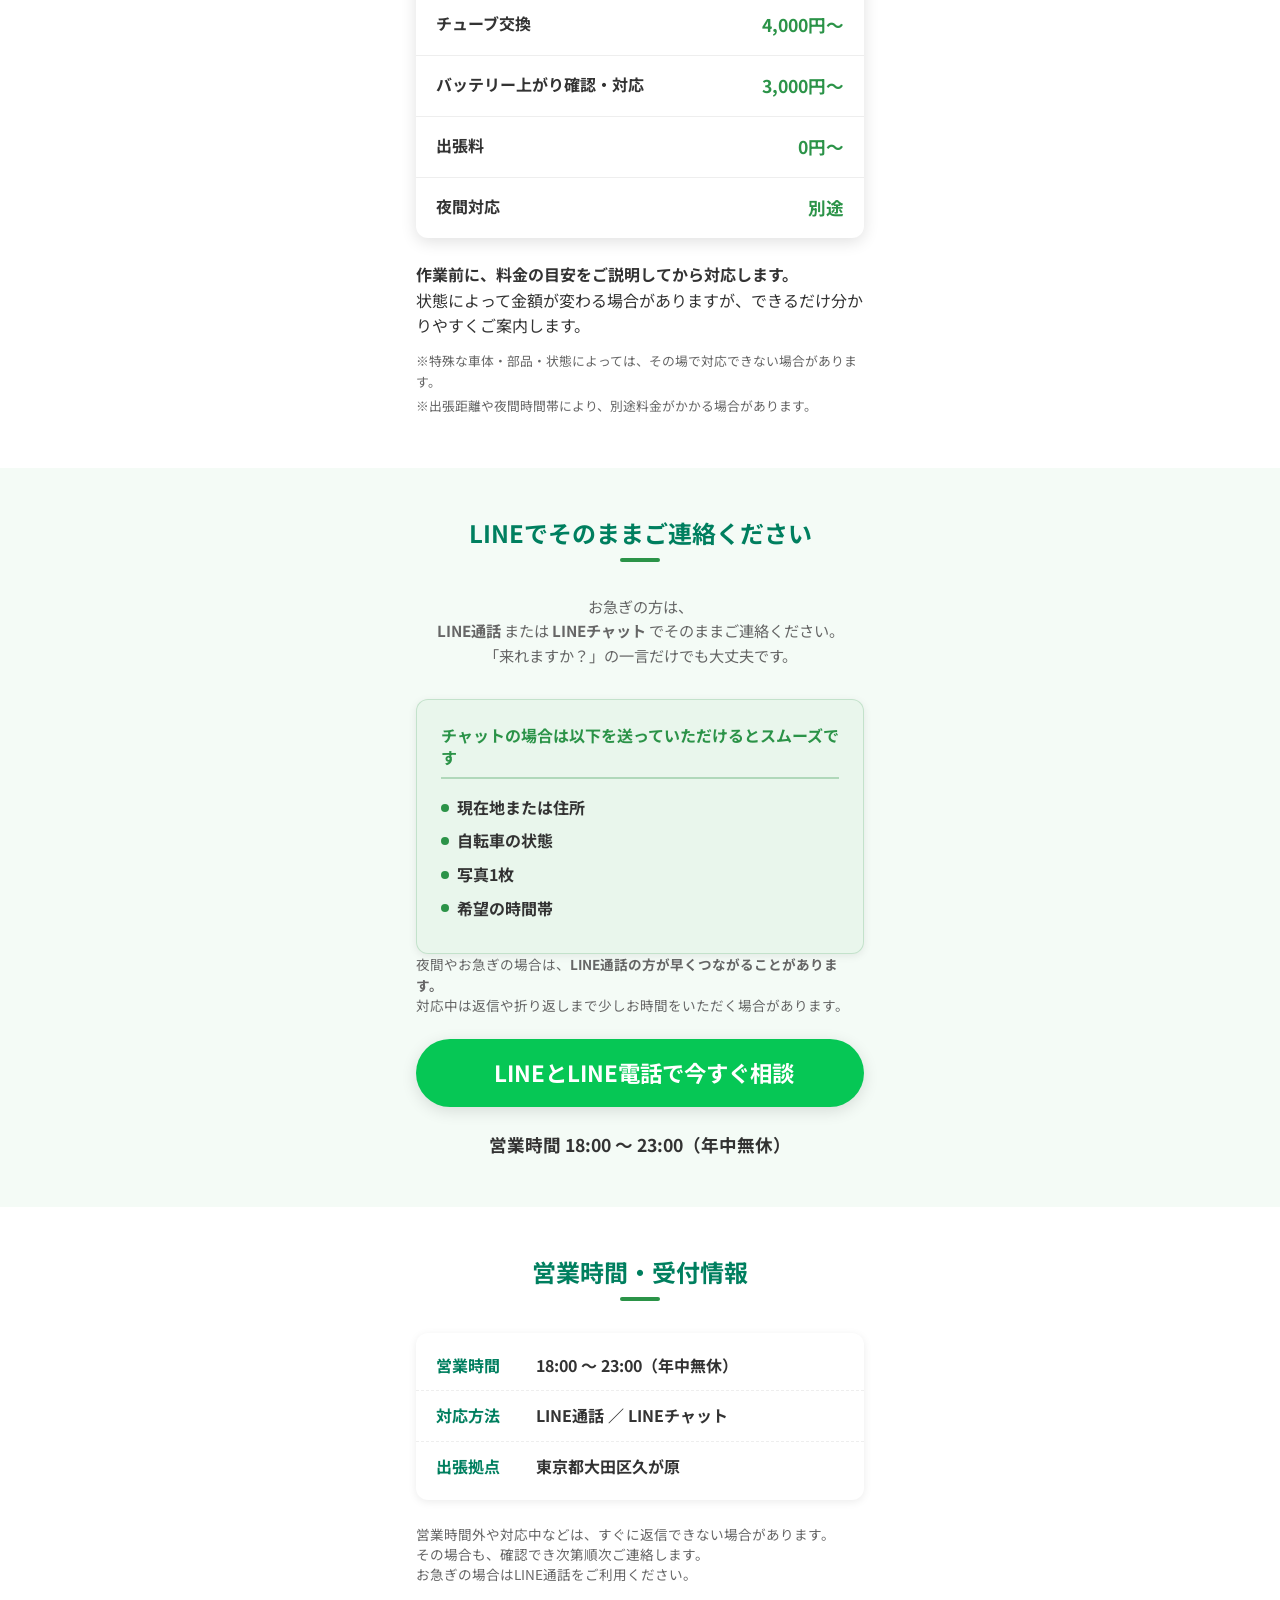
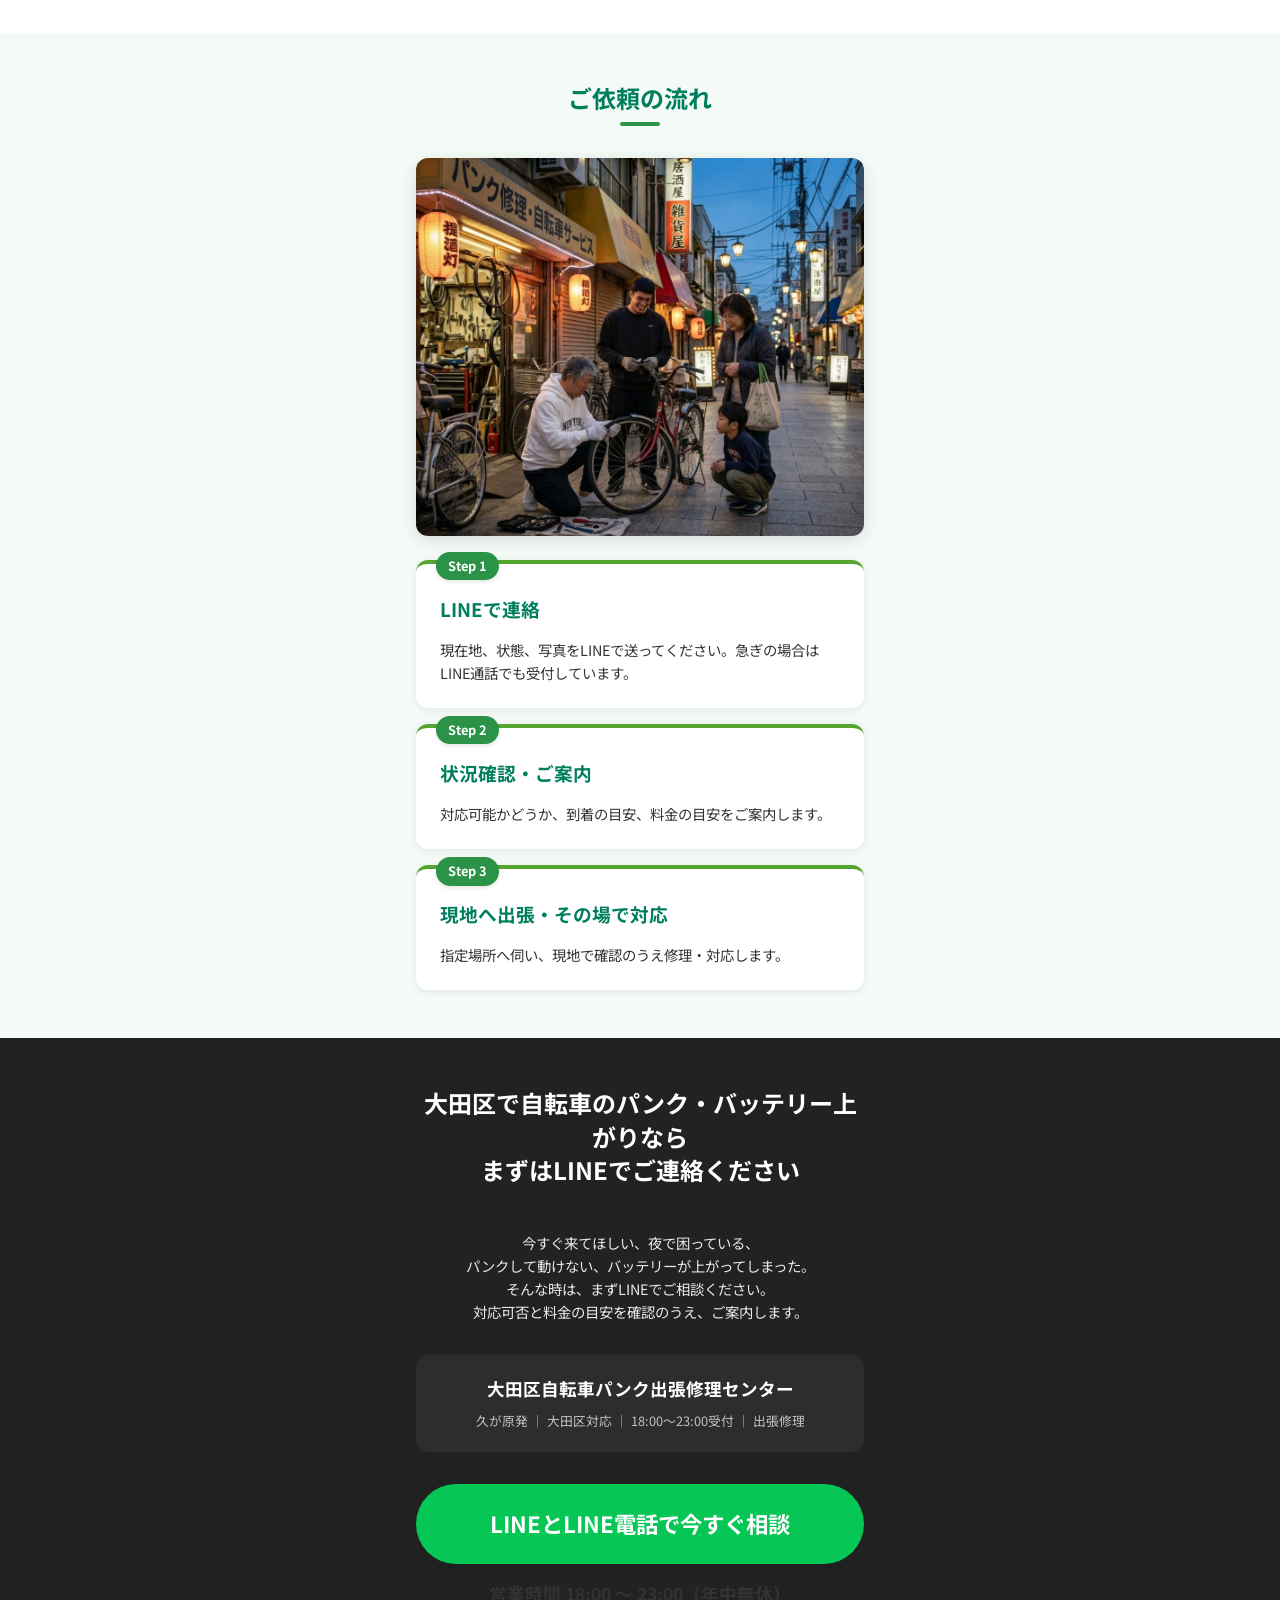
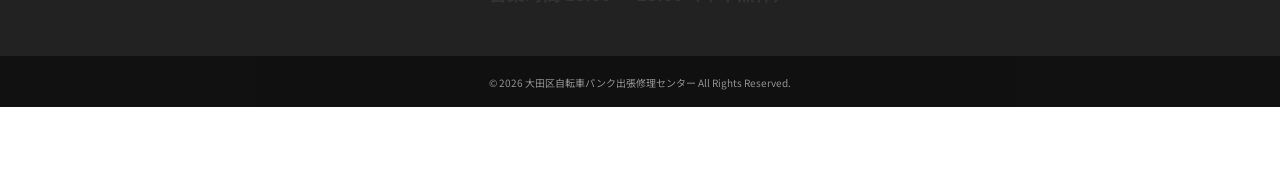
==== commit 95a64a98: "update: お知らせ更新「年中無休でお伺いします！」" ====
--- a/index.html
+++ b/index.html
@@ -110,7 +110,7 @@
       <!-- お知らせブロック -->
       <div class="hero-notice">
         <p class="hero-notice-label">お知らせ</p>
-        <p class="hero-notice-body">3/20（金）〜 3/22（日）まではお休みします!!</p>
+        <p class="hero-notice-body">年中無休でお伺いします！</p>
       </div>
     </div>
   </header>
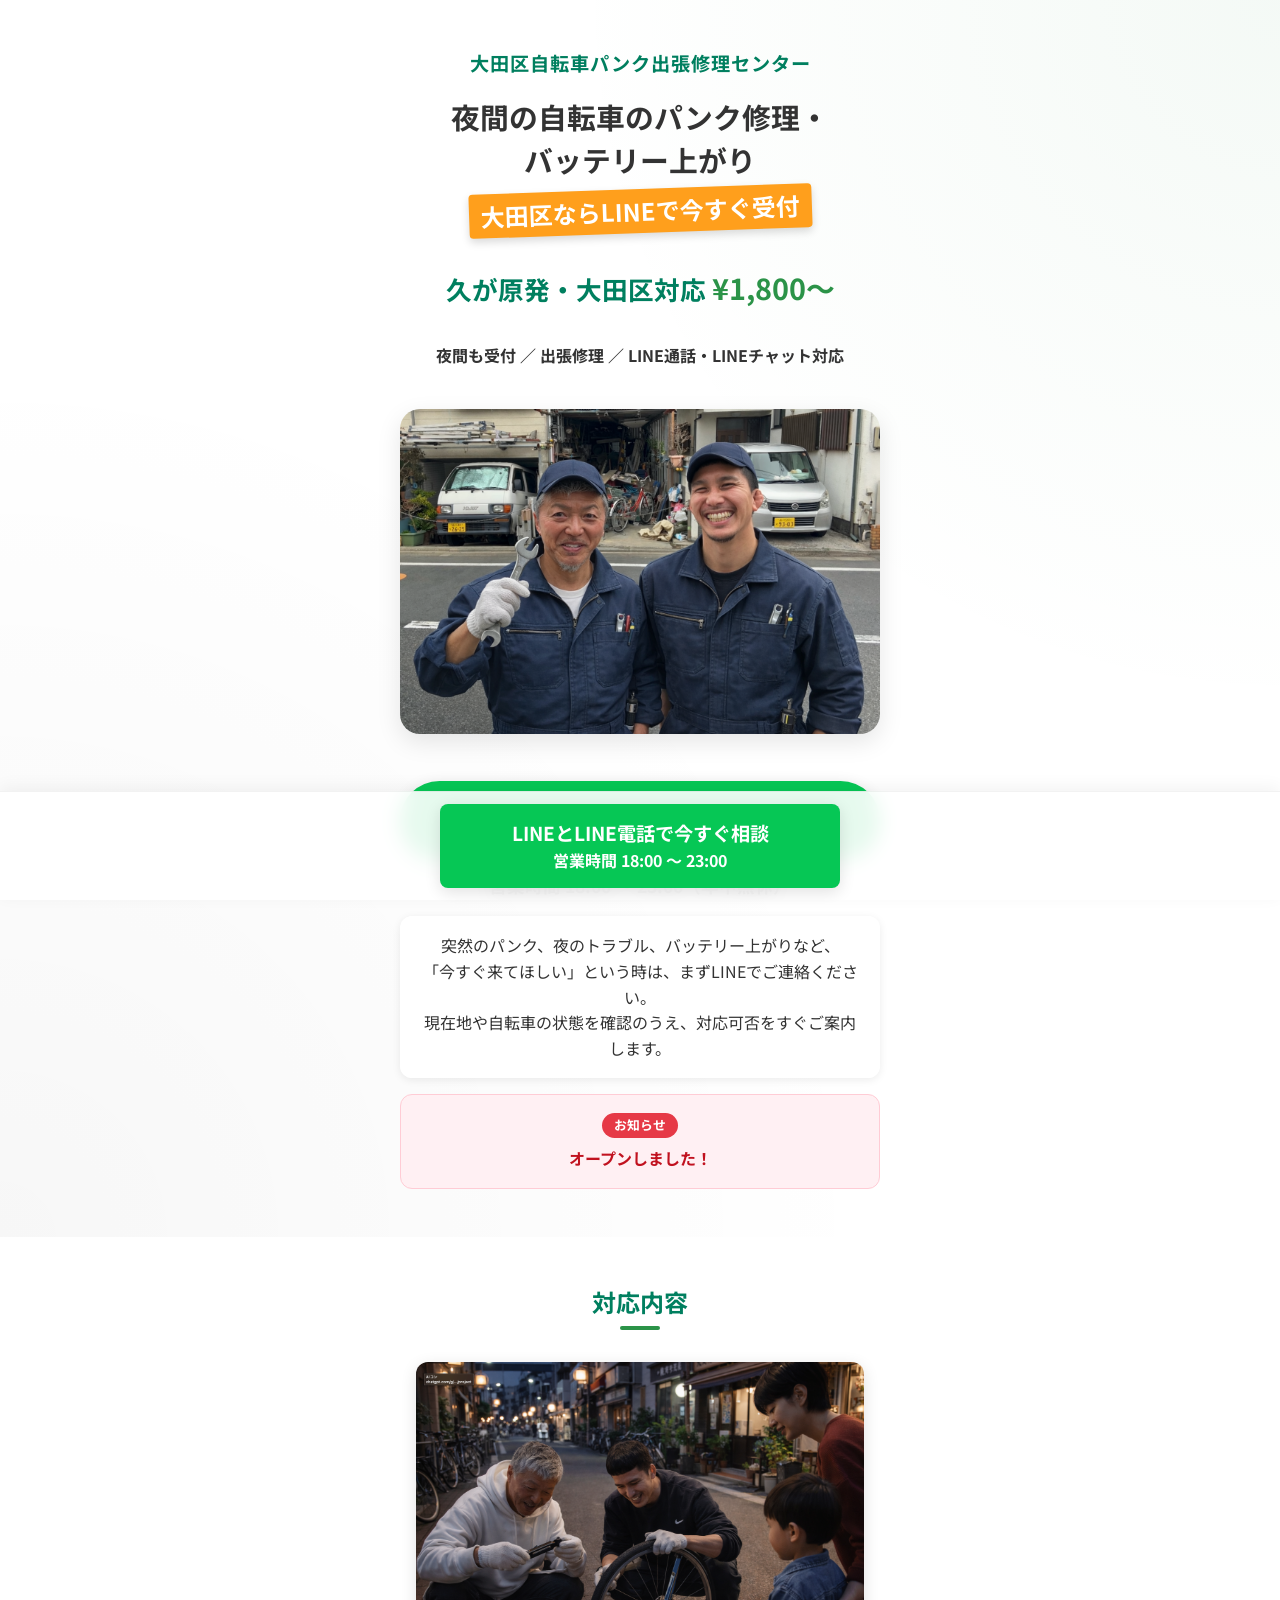
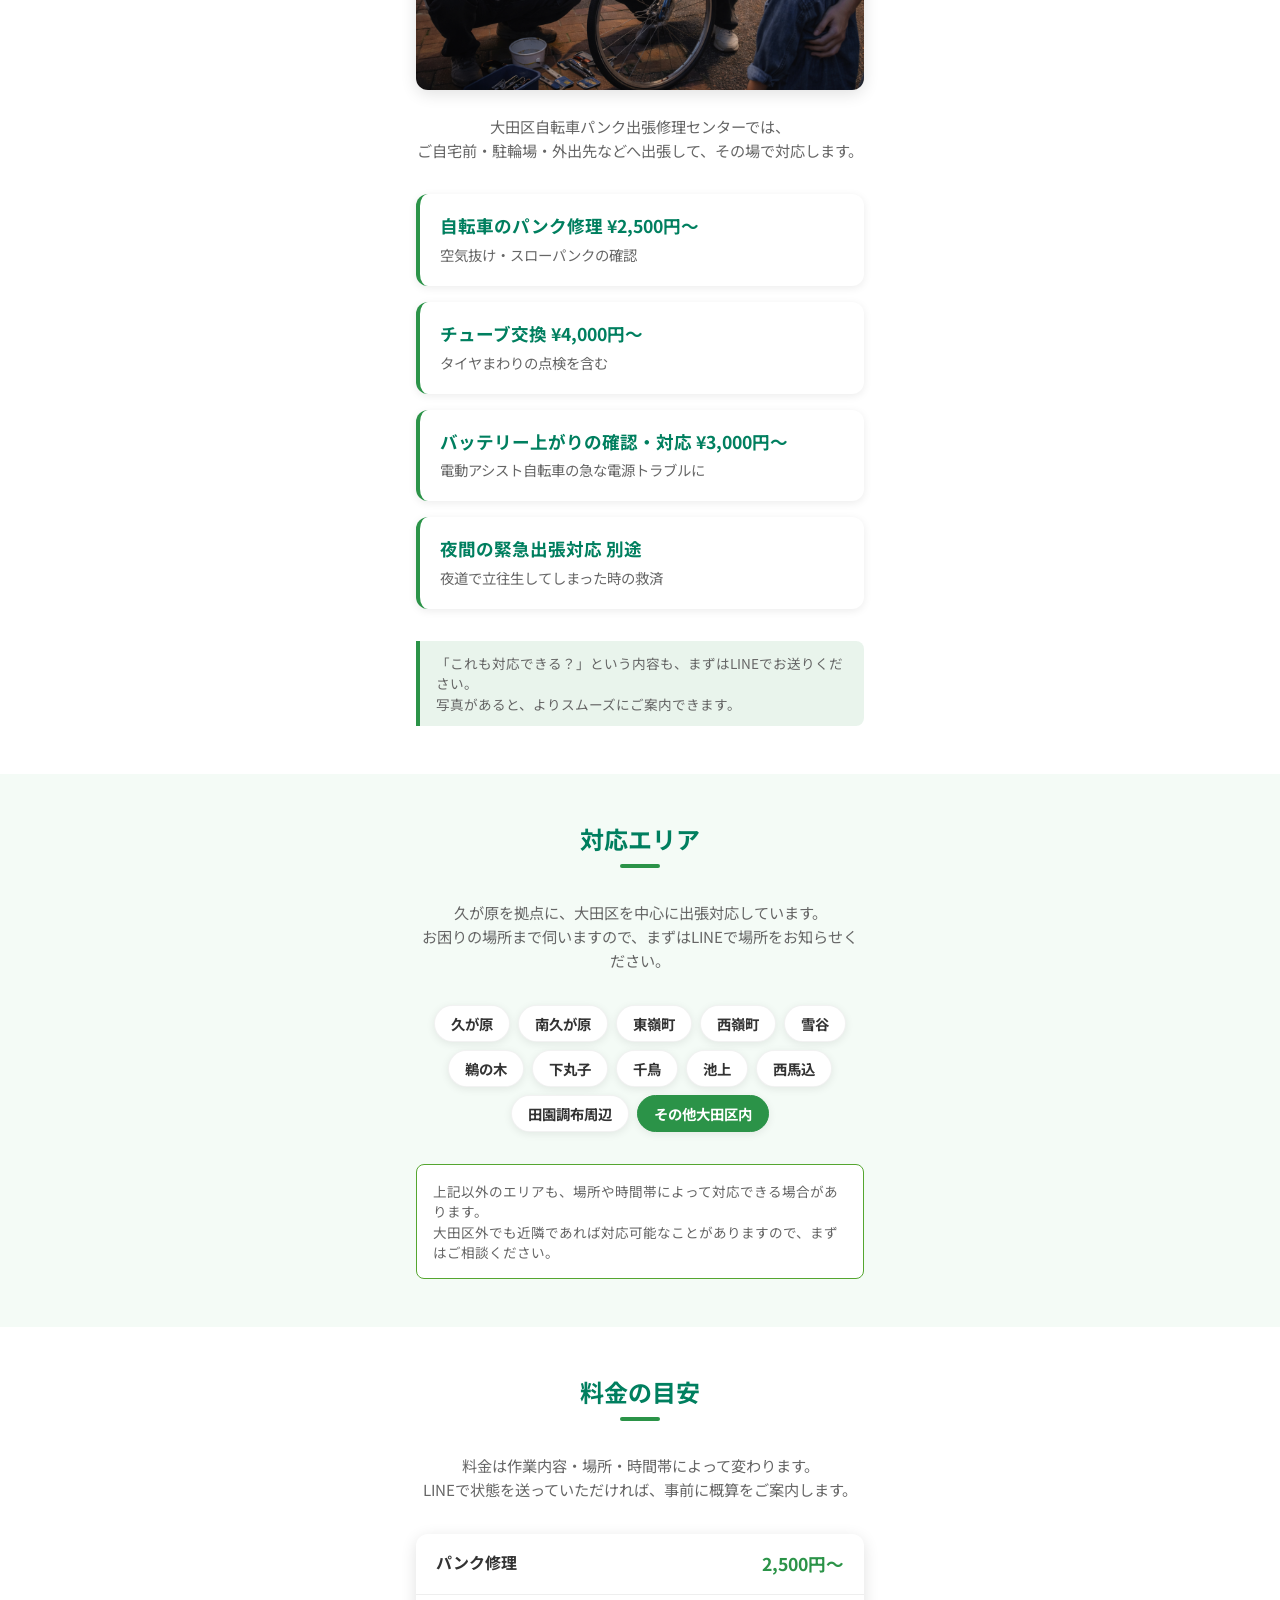
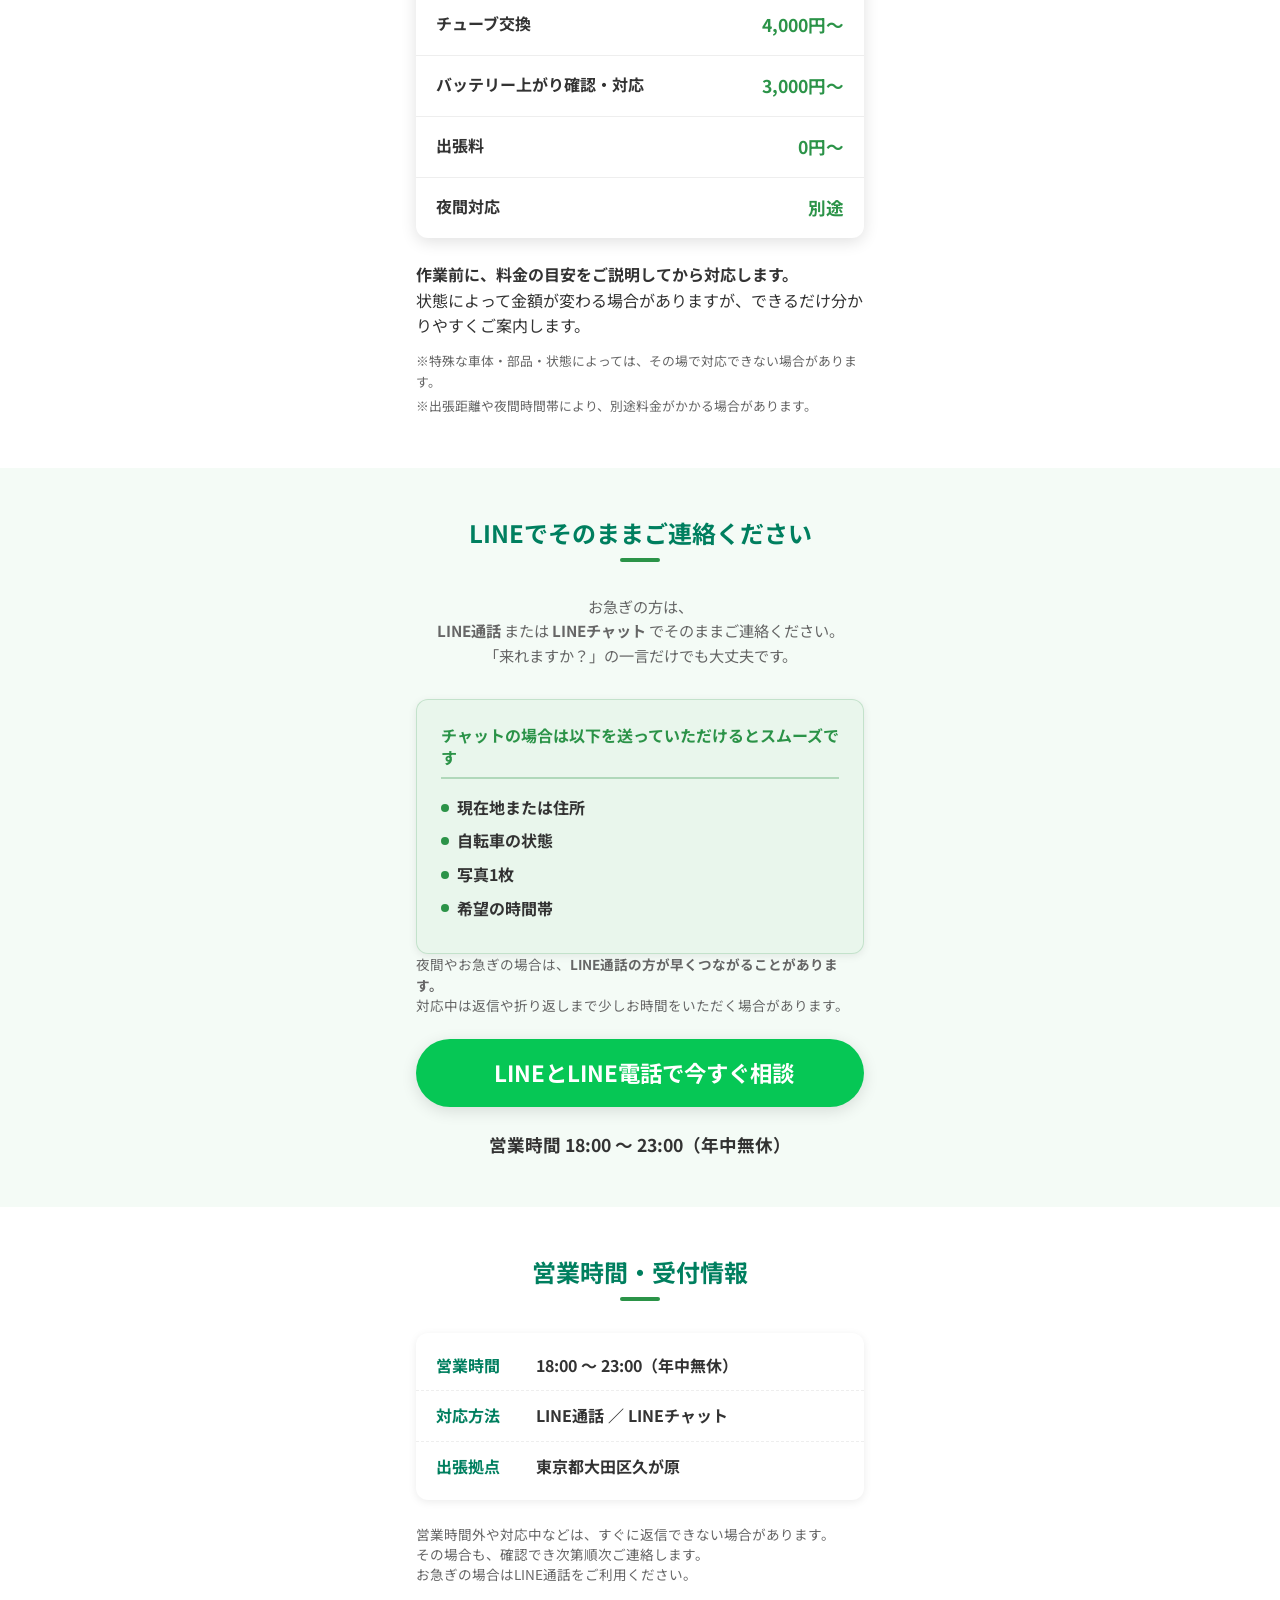
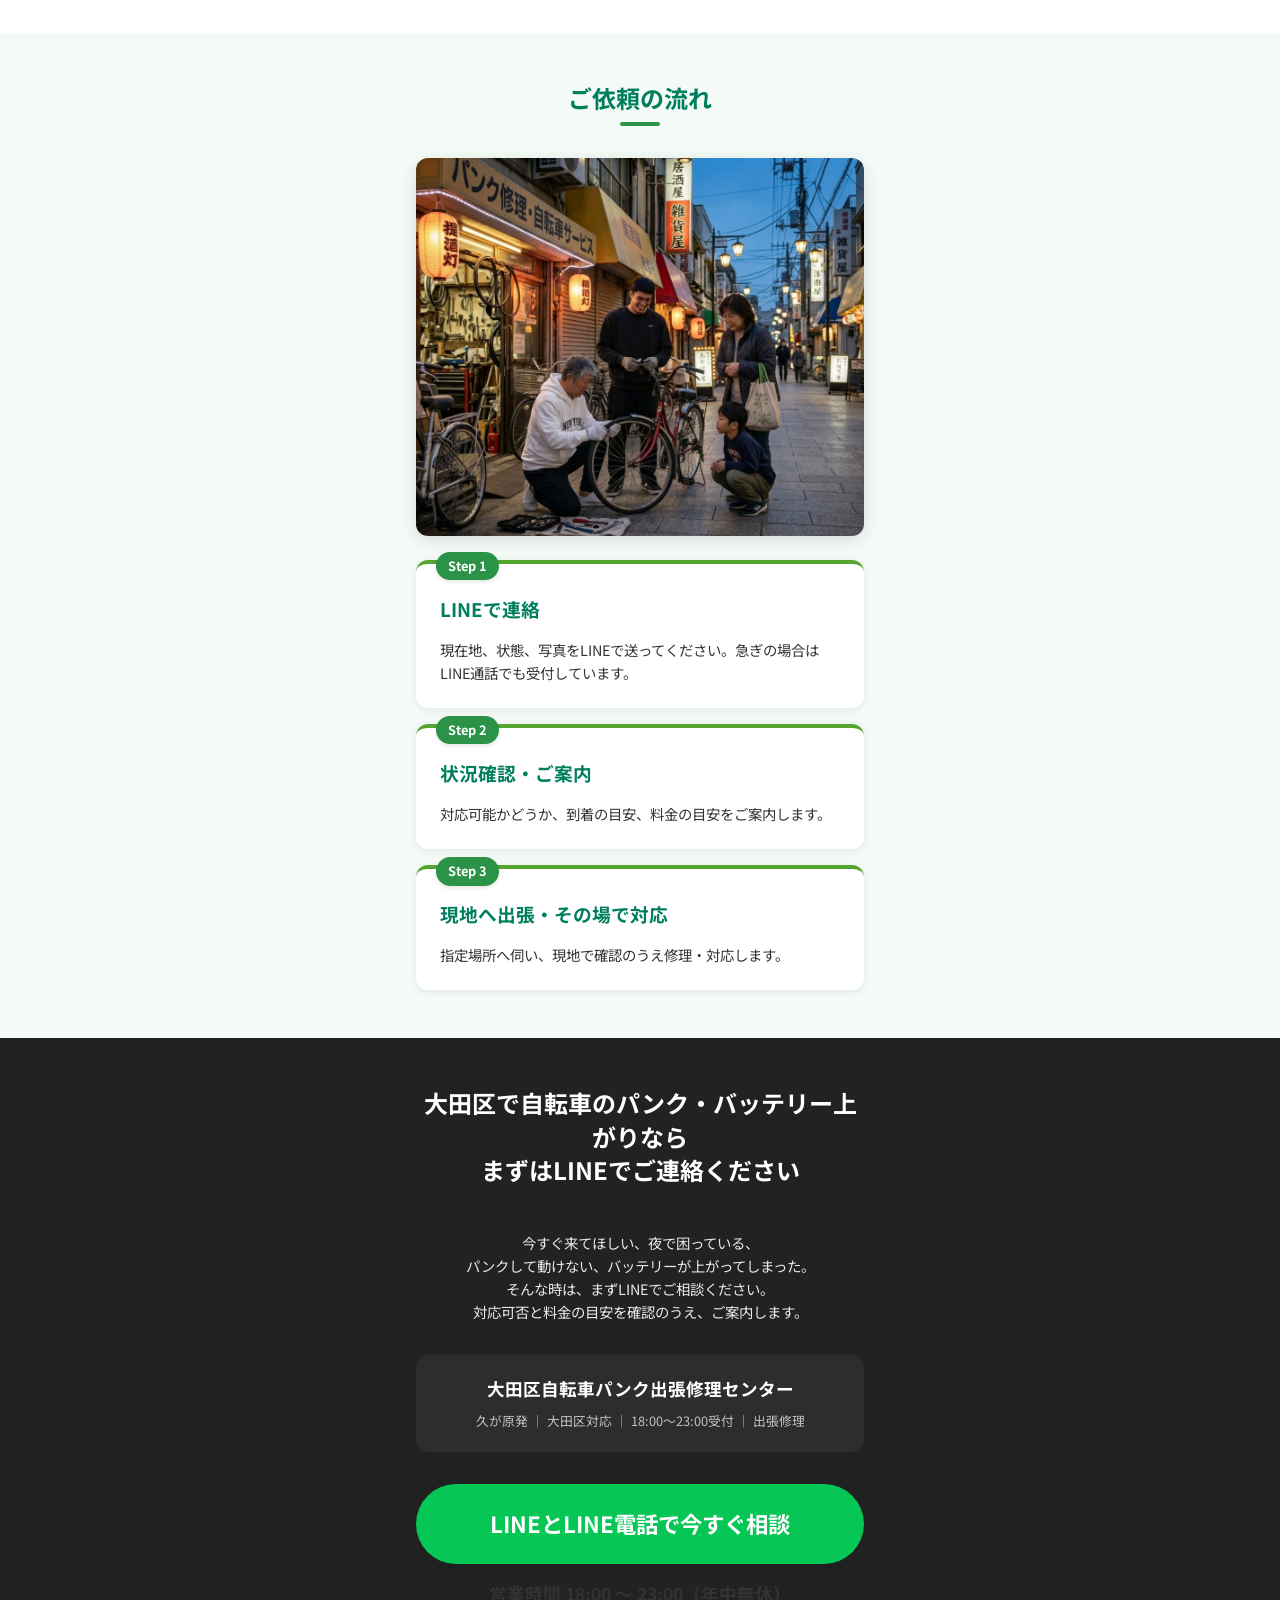
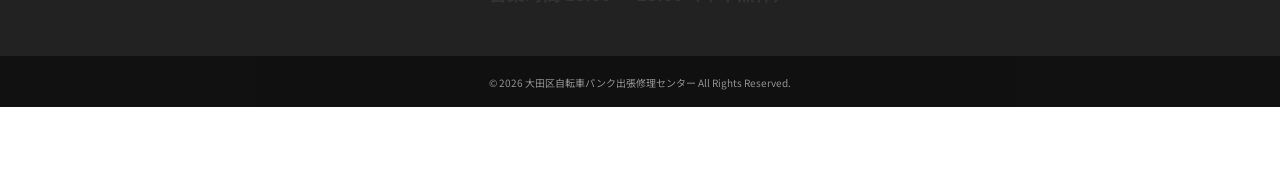
==== commit 4260ac74: "update: お知らせ更新「オープンしました！」" ====
--- a/index.html
+++ b/index.html
@@ -110,7 +110,7 @@
       <!-- お知らせブロック -->
       <div class="hero-notice">
         <p class="hero-notice-label">お知らせ</p>
-        <p class="hero-notice-body">年中無休でお伺いします！</p>
+        <p class="hero-notice-body">オープンしました！</p>
       </div>
     </div>
   </header>
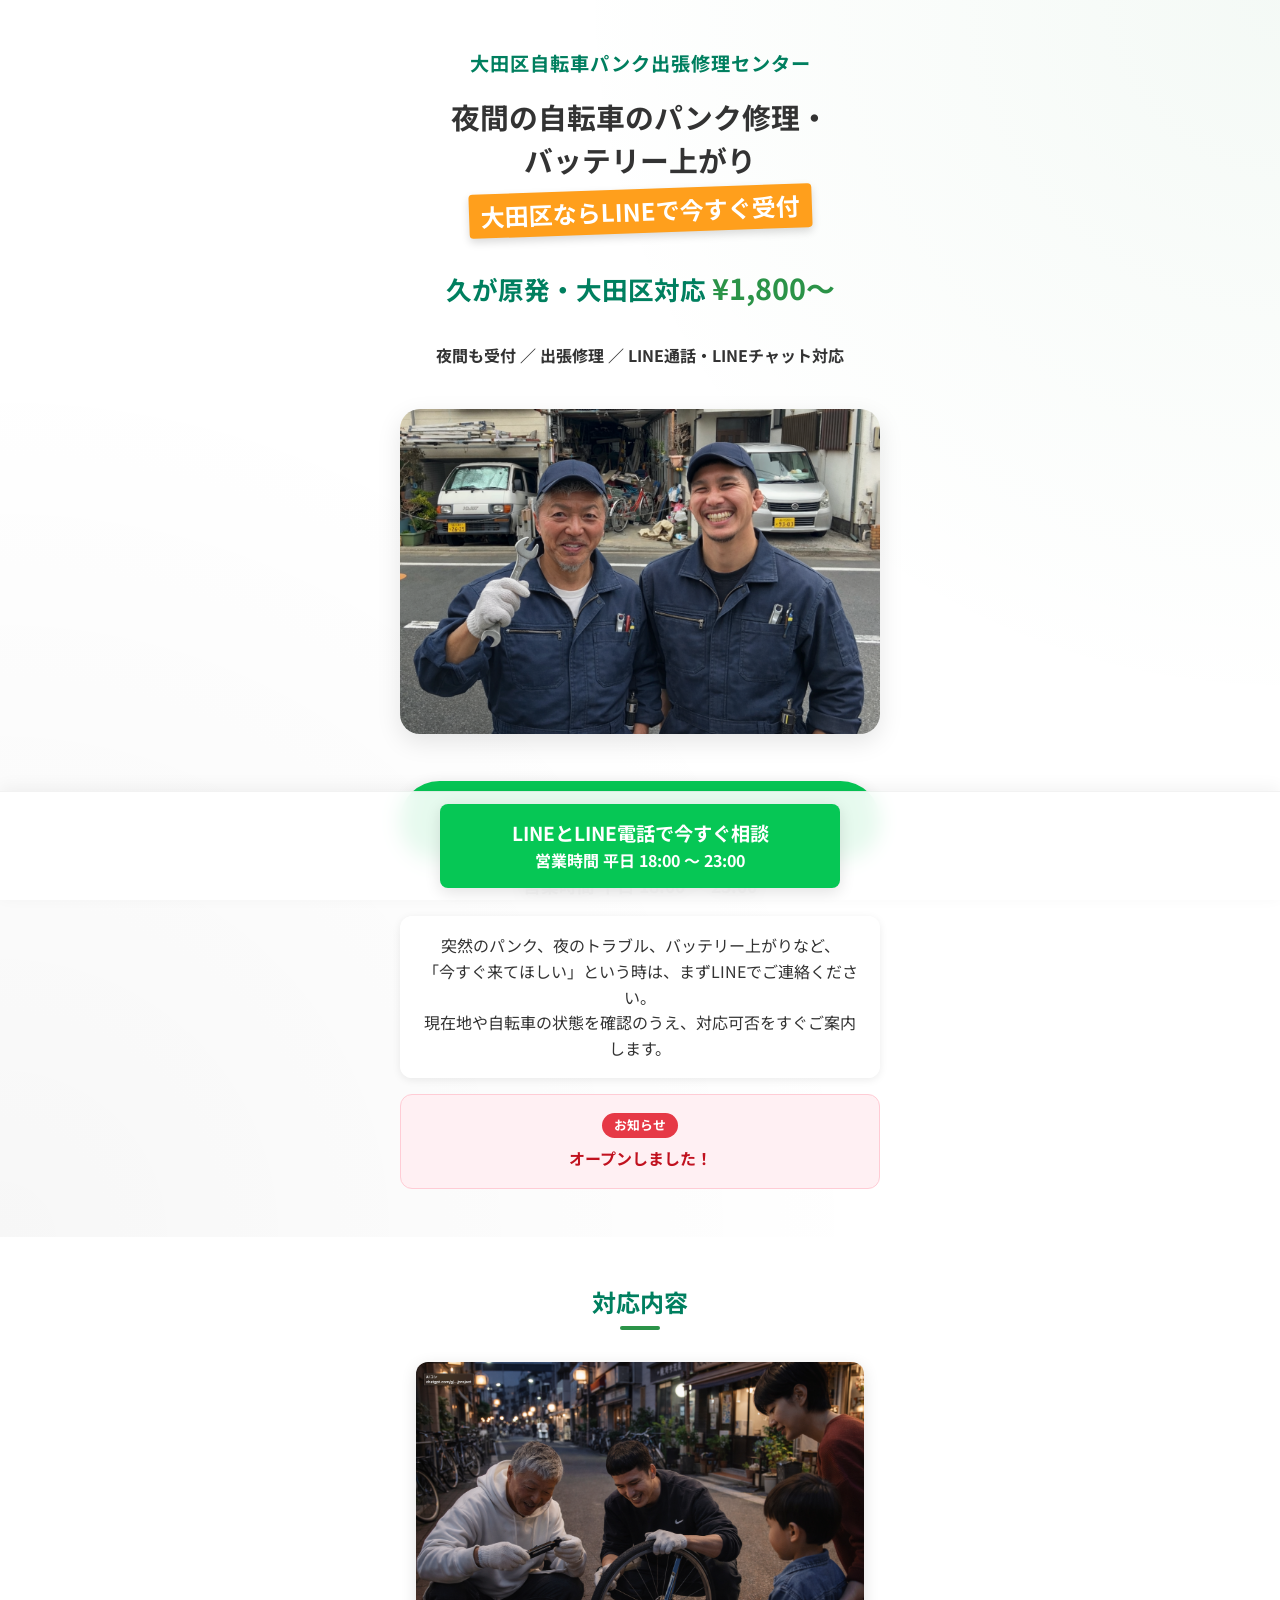
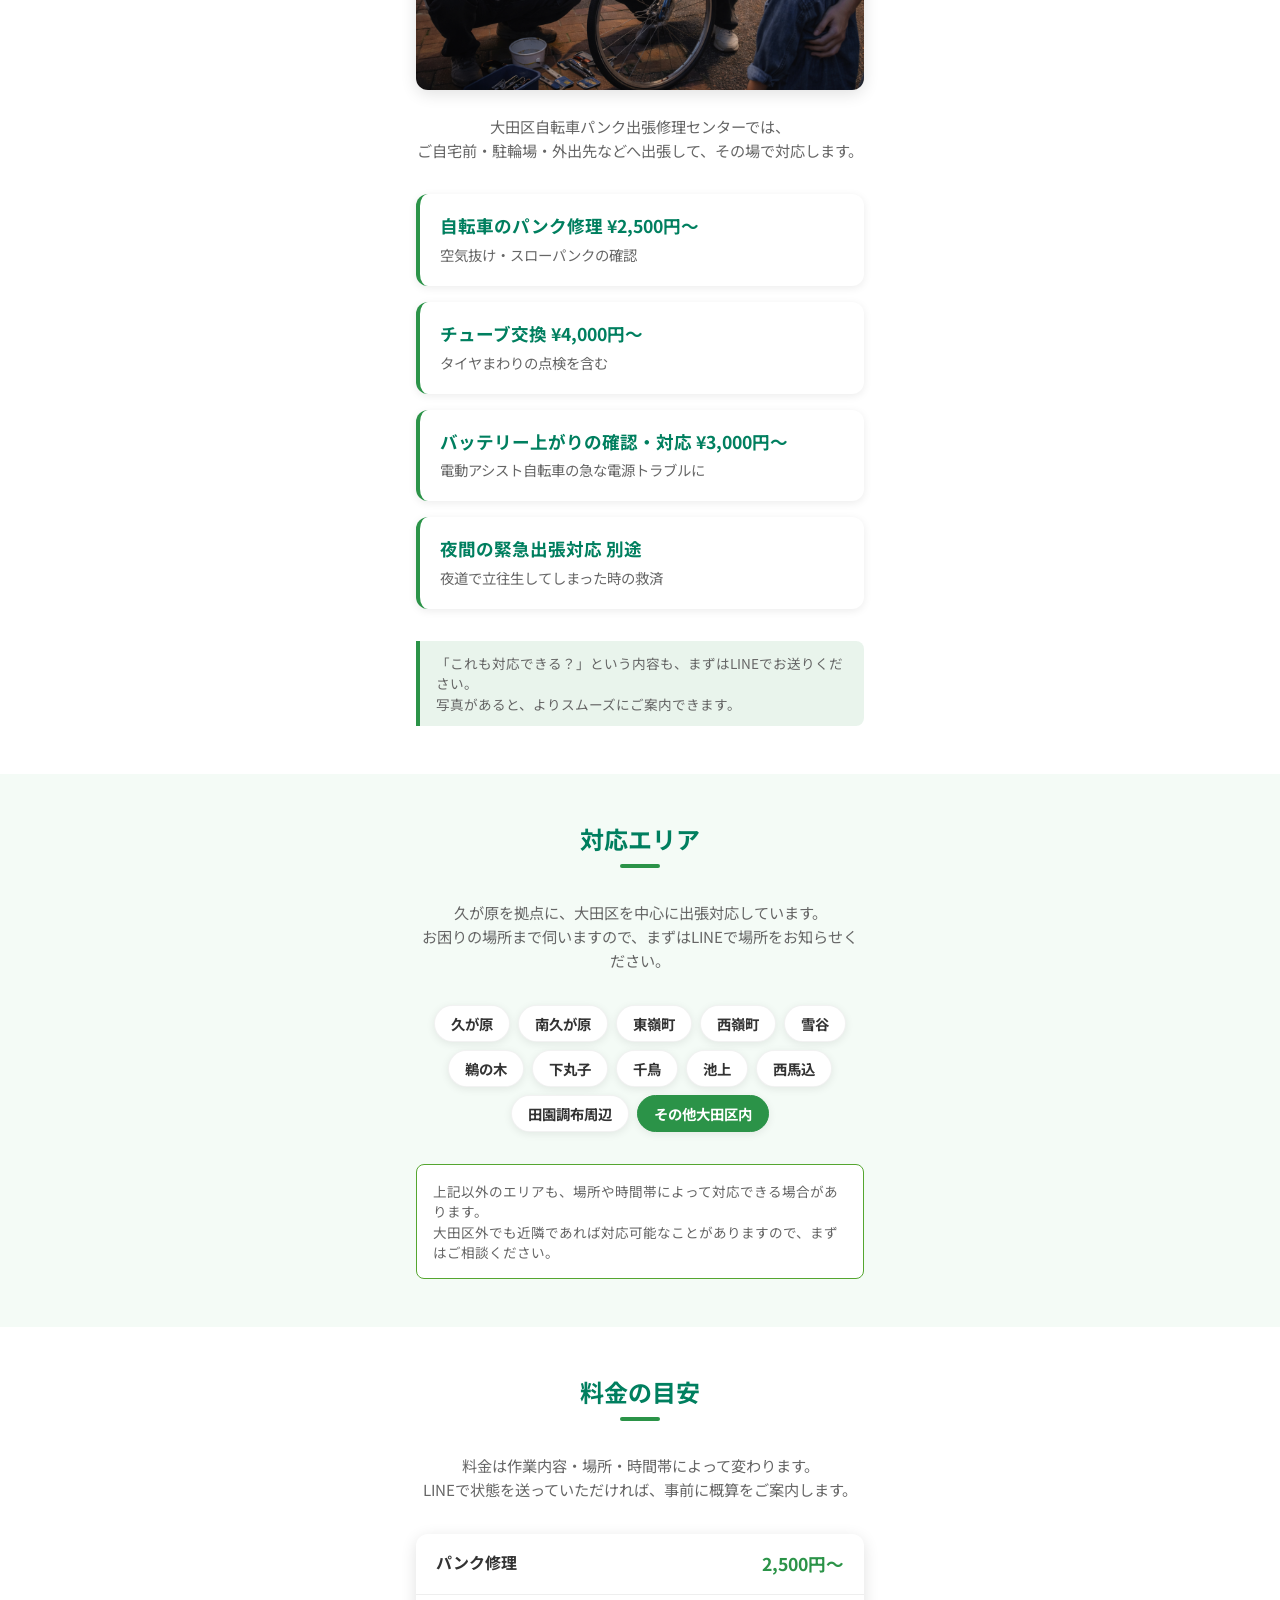
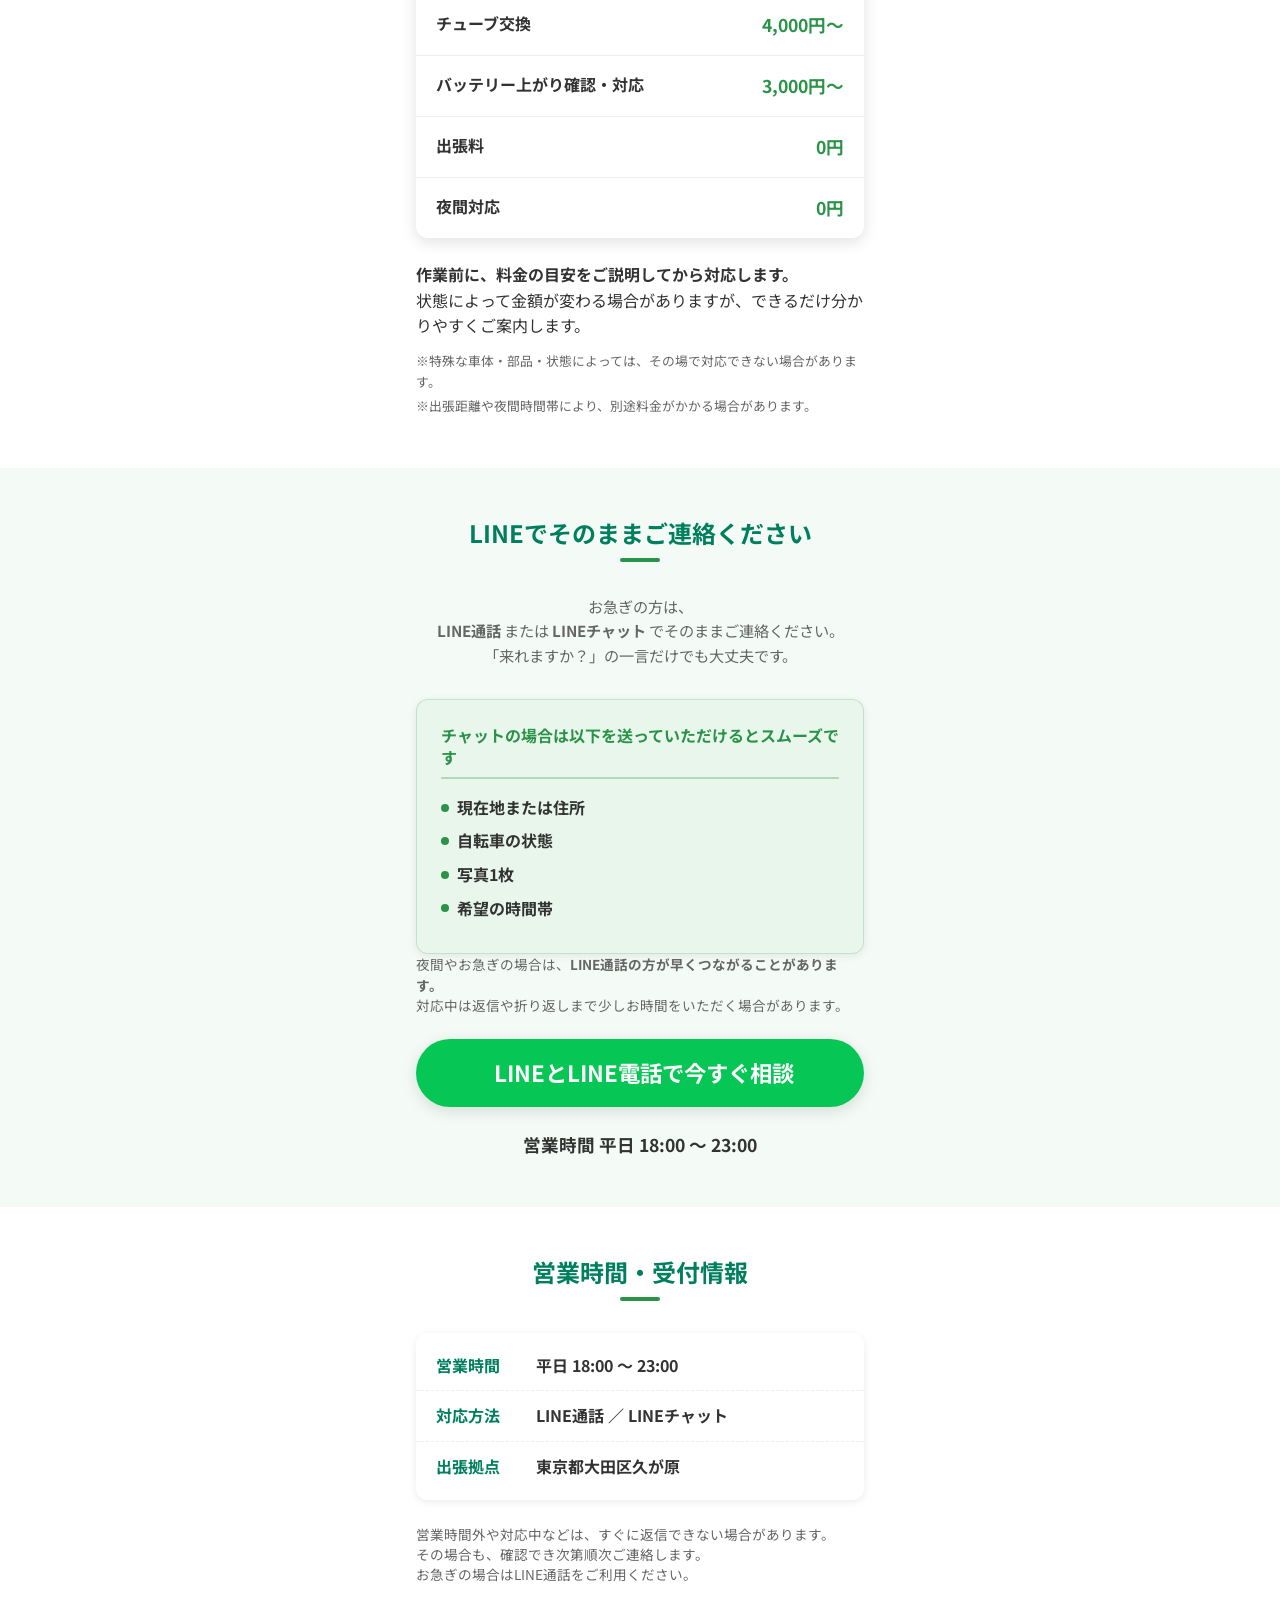
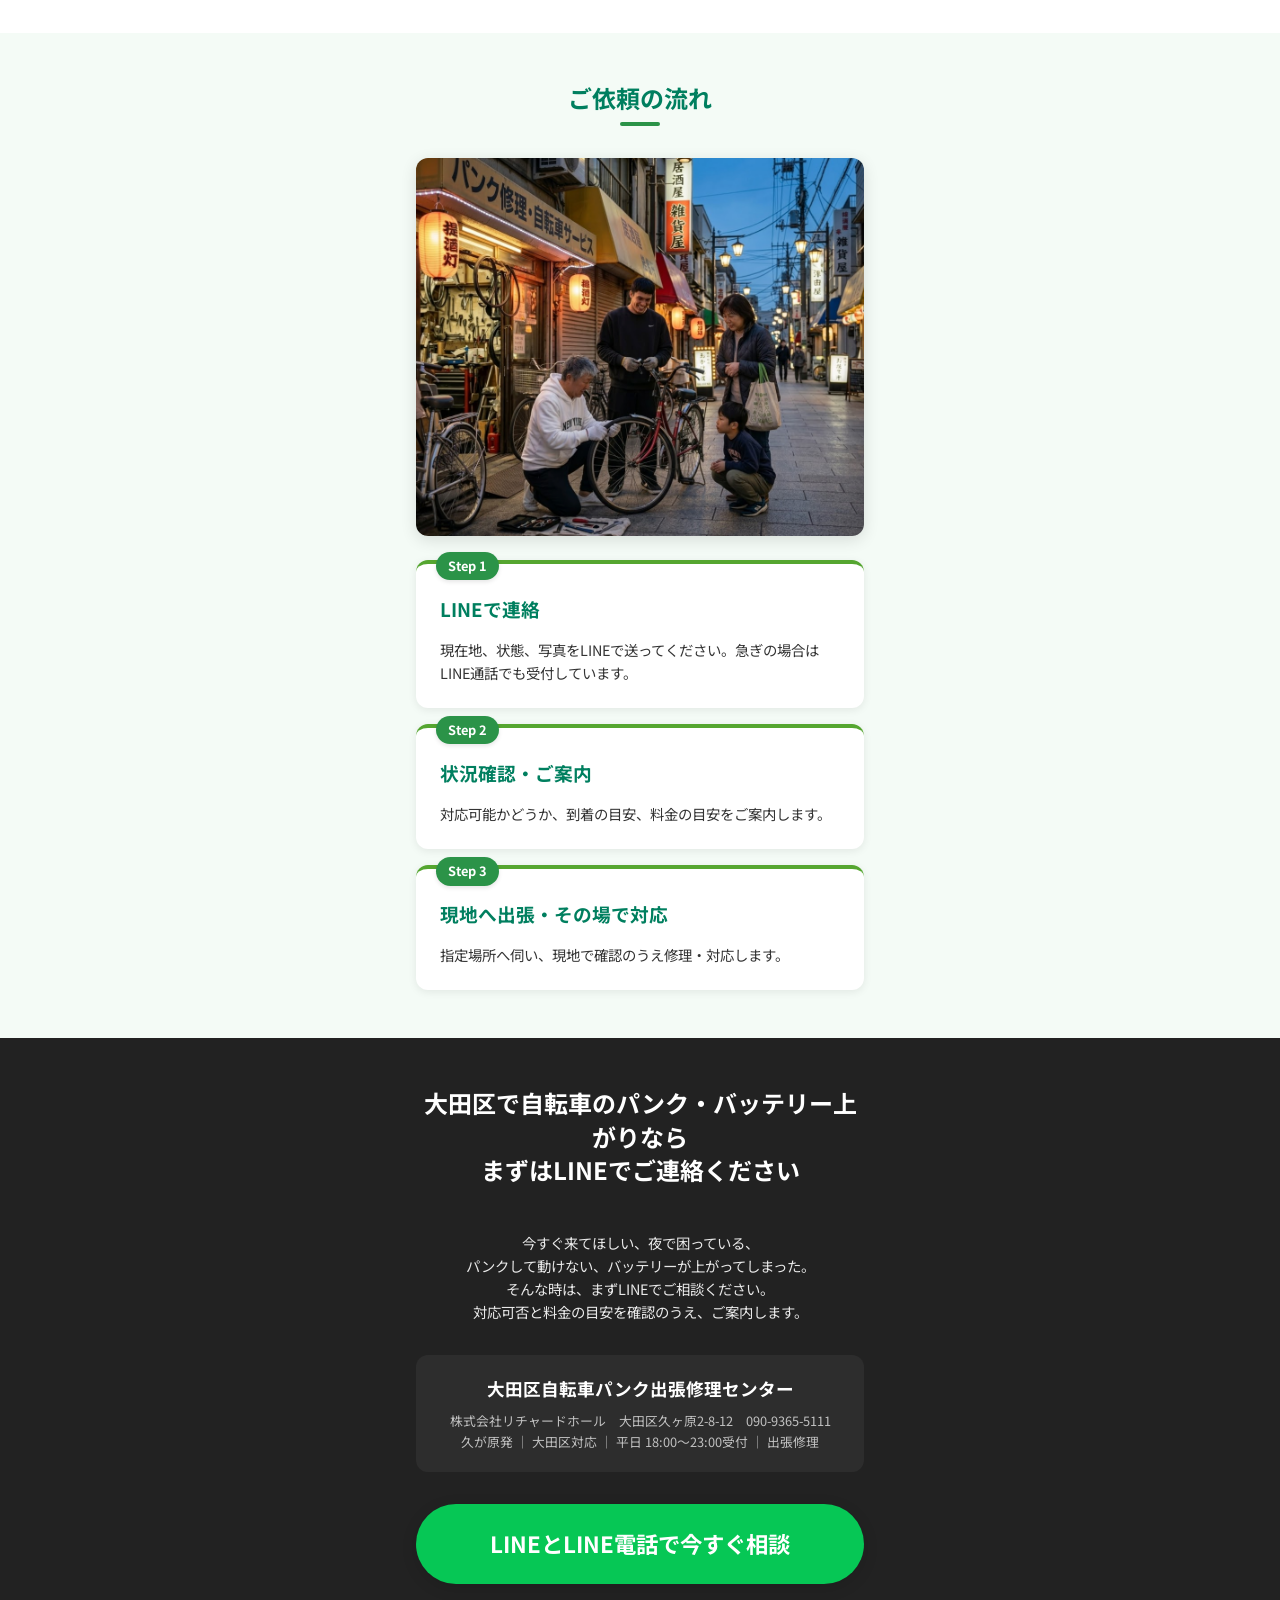
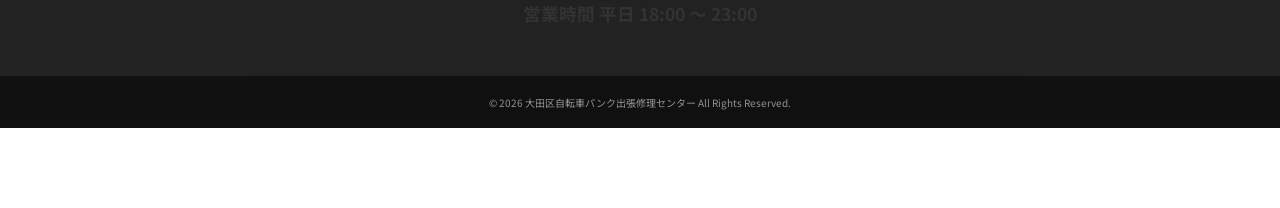
==== commit ff14ab5c: "フッターに会社情報追加、営業時間を平日表記に統一、料金表の出張料・夜間対応を0円に修正" ====
--- a/index.html
+++ b/index.html
@@ -97,7 +97,7 @@
         <a href="https://lin.ee/quX21gp" class="btn btn-line btn-pulse btn-large">
           <i class="icon-line"></i> LINEとLINE電話で今すぐ相談
         </a>
-        <p class="hero-hours-notice">営業時間 18:00 ～ 23:00（年中無休）</p>
+        <p class="hero-hours-notice">営業時間 平日 18:00 ～ 23:00</p>
       </div>
 
       <!-- Hero Subtext -->
@@ -225,11 +225,11 @@
           </div>
           <div class="price-row">
             <span class="item-name">出張料</span>
-            <span class="item-price">0円〜</span>
+            <span class="item-price">0円</span>
           </div>
           <div class="price-row">
             <span class="item-name">夜間対応</span>
-            <span class="item-price">別途</span>
+            <span class="item-price">0円</span>
           </div>
         </div>
 
@@ -272,7 +272,7 @@
 
         <div class="cta-group">
           <a href="https://lin.ee/quX21gp" class="btn btn-line btn-pulse btn-large"><i class="icon-chat"></i> LINEとLINE電話で今すぐ相談</a>
-          <p class="hero-hours-notice text-center">営業時間 18:00 ～ 23:00（年中無休）</p>
+          <p class="hero-hours-notice text-center">営業時間 平日 18:00 ～ 23:00</p>
         </div>
       </div>
     </section>
@@ -286,7 +286,7 @@
         <dl class="info-dl">
           <div class="info-dl-row">
             <dt>営業時間</dt>
-            <dd>18:00 ～ 23:00（年中無休）</dd>
+            <dd>平日 18:00 ～ 23:00</dd>
           </div>
           <div class="info-dl-row">
             <dt>対応方法</dt>
@@ -359,7 +359,8 @@
 
       <div class="footer-shop">
         <p class="name">大田区自転車パンク出張修理センター</p>
-        <p class="tags">久が原発 ｜ 大田区対応 ｜ 18:00〜23:00受付 ｜ 出張修理</p>
+        <p class="tags">株式会社リチャードホール　大田区久ヶ原2-8-12　090-9365-5111</p>
+        <p class="tags">久が原発 ｜ 大田区対応 ｜ 平日 18:00〜23:00受付 ｜ 出張修理</p>
       </div>
       
       <!-- Footer CTA (Page End) -->
@@ -367,7 +368,7 @@
         <a href="https://lin.ee/quX21gp" class="btn btn-line btn-pulse btn-large">
           <i class="icon-line"></i> LINEとLINE電話で今すぐ相談
         </a>
-        <p class="hero-hours-notice text-center mt-sm text-white">営業時間 18:00 ～ 23:00（年中無休）</p>
+        <p class="hero-hours-notice text-center mt-sm text-white">営業時間 平日 18:00 ～ 23:00</p>
       </div>
     </div>
     
@@ -380,7 +381,7 @@
   <div class="fixed-bottom-cta">
     <a href="https://lin.ee/quX21gp" class="btn btn-line btn-fixed">
       <span class="label">LINEとLINE電話で今すぐ相談</span>
-      <span class="sub">営業時間 18:00 ～ 23:00</span>
+      <span class="sub">営業時間 平日 18:00 ～ 23:00</span>
     </a>
   </div>
 
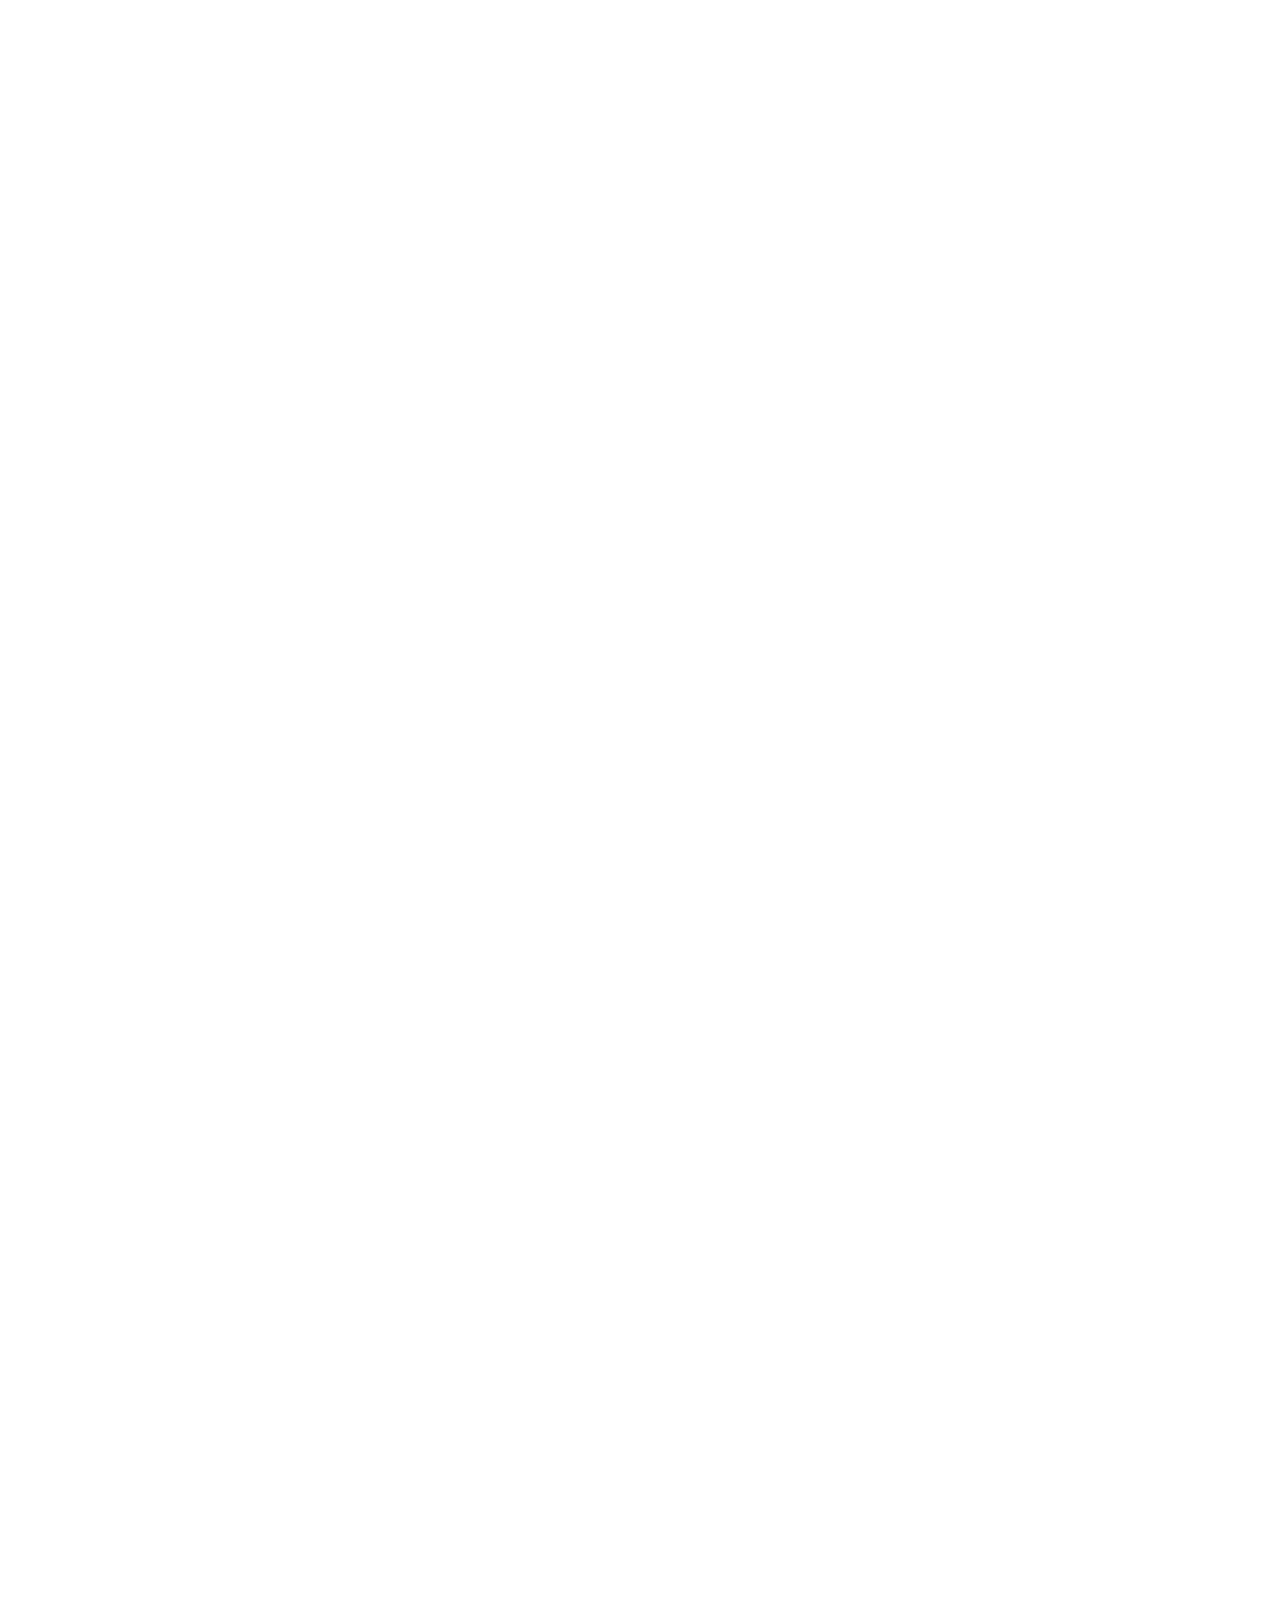
==== commit 038d1bf2: "feat: プレビューゲート追加 - localStorageベースのアクセス制限" ====
--- a/index.html
+++ b/index.html
@@ -22,6 +22,23 @@
   
   <!-- CSS -->
   <link rel="stylesheet" href="./assets/css/style.css">
+
+  <!-- PREVIEW GATE CSS: オープン時に削除 -->
+  <style id="preview-gate-style">
+    .pg-main-content { visibility: hidden; }
+    .pg-maintenance {
+      display: none;
+      position: fixed; inset: 0; z-index: 99999;
+      background: #f8f9fa;
+      font-family: 'Noto Sans JP', sans-serif;
+      text-align: center;
+      padding: 20vh 24px 0;
+    }
+    .pg-maintenance.is-active { display: block; }
+    .pg-maintenance h1 { font-size: 1.4rem; color: #2b9348; margin-bottom: 12px; }
+    .pg-maintenance p  { font-size: 0.95rem; color: #666; line-height: 1.8; }
+  </style>
+  <!-- /PREVIEW GATE CSS -->
 
   <!-- JSON-LD (Schema.org) for AIO/SEO -->
   <script type="application/ld+json">
@@ -63,7 +80,14 @@
   }
   </script>
 </head>
-<body>
+<body class="pg-main-content">
+
+  <!-- PREVIEW GATE SCREEN: オープン時に削除 -->
+  <div class="pg-maintenance" id="pgMaintenance">
+    <h1>🚲 ただいま準備中です</h1>
+    <p>サイトは現在メンテナンス中です。<br>オープンまでしばらくお待ちください。</p>
+  </div>
+  <!-- /PREVIEW GATE SCREEN -->
 
   <!-- =====================================
        1. Hero Section (ファーストビュー)
@@ -385,5 +409,18 @@
     </a>
   </div>
 
+  <!-- PREVIEW GATE SCRIPT: オープン時に削除 -->
+  <script>
+    (function() {
+      var hasToken = Boolean(localStorage.getItem('gh_admin_token'));
+      if (hasToken) {
+        document.querySelector('.pg-main-content').classList.remove('pg-main-content');
+      } else {
+        document.getElementById('pgMaintenance').classList.add('is-active');
+      }
+    })();
+  </script>
+  <!-- /PREVIEW GATE SCRIPT -->
+
 </body>
 </html>
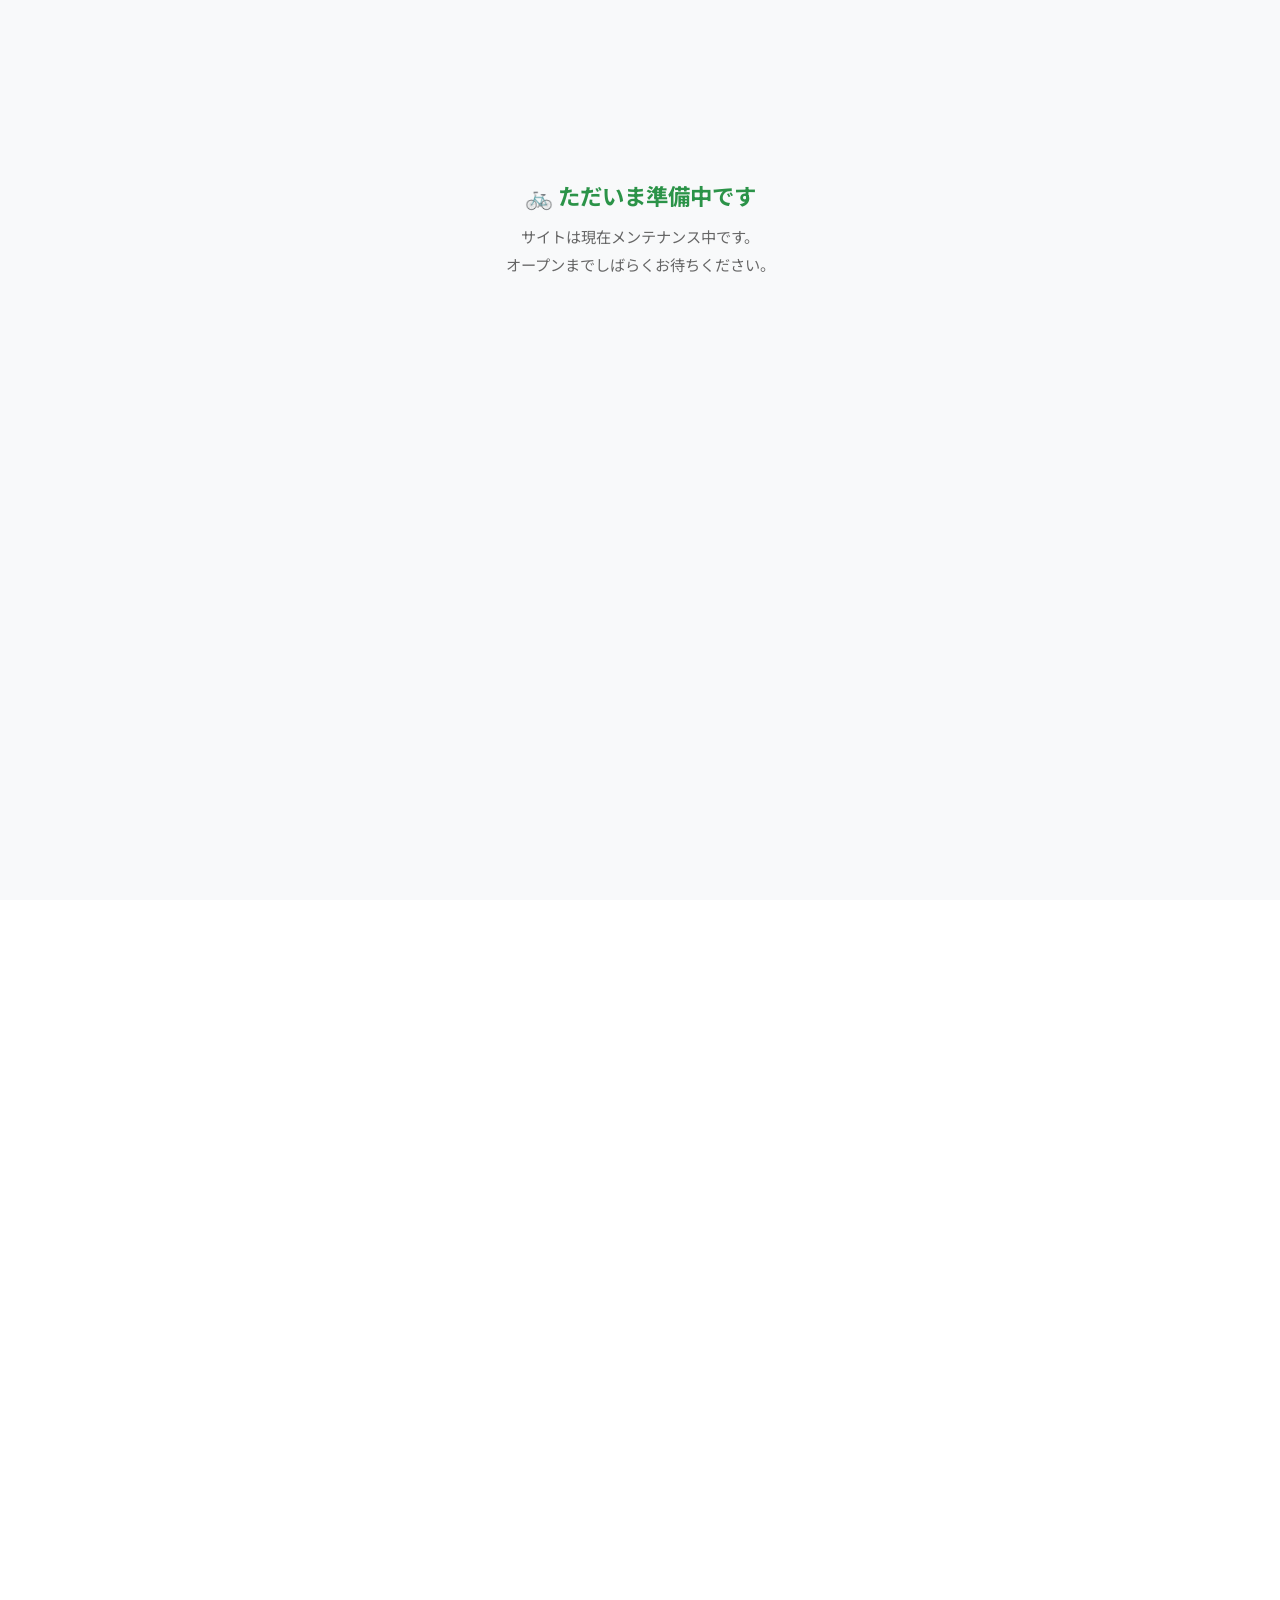
==== commit c33ad22b: "fix: メンテナンス画面がvisibility継承で非表示になるバグ修正" ====
--- a/index.html
+++ b/index.html
@@ -34,7 +34,7 @@
       text-align: center;
       padding: 20vh 24px 0;
     }
-    .pg-maintenance.is-active { display: block; }
+    .pg-maintenance.is-active { display: block; visibility: visible; }
     .pg-maintenance h1 { font-size: 1.4rem; color: #2b9348; margin-bottom: 12px; }
     .pg-maintenance p  { font-size: 0.95rem; color: #666; line-height: 1.8; }
   </style>
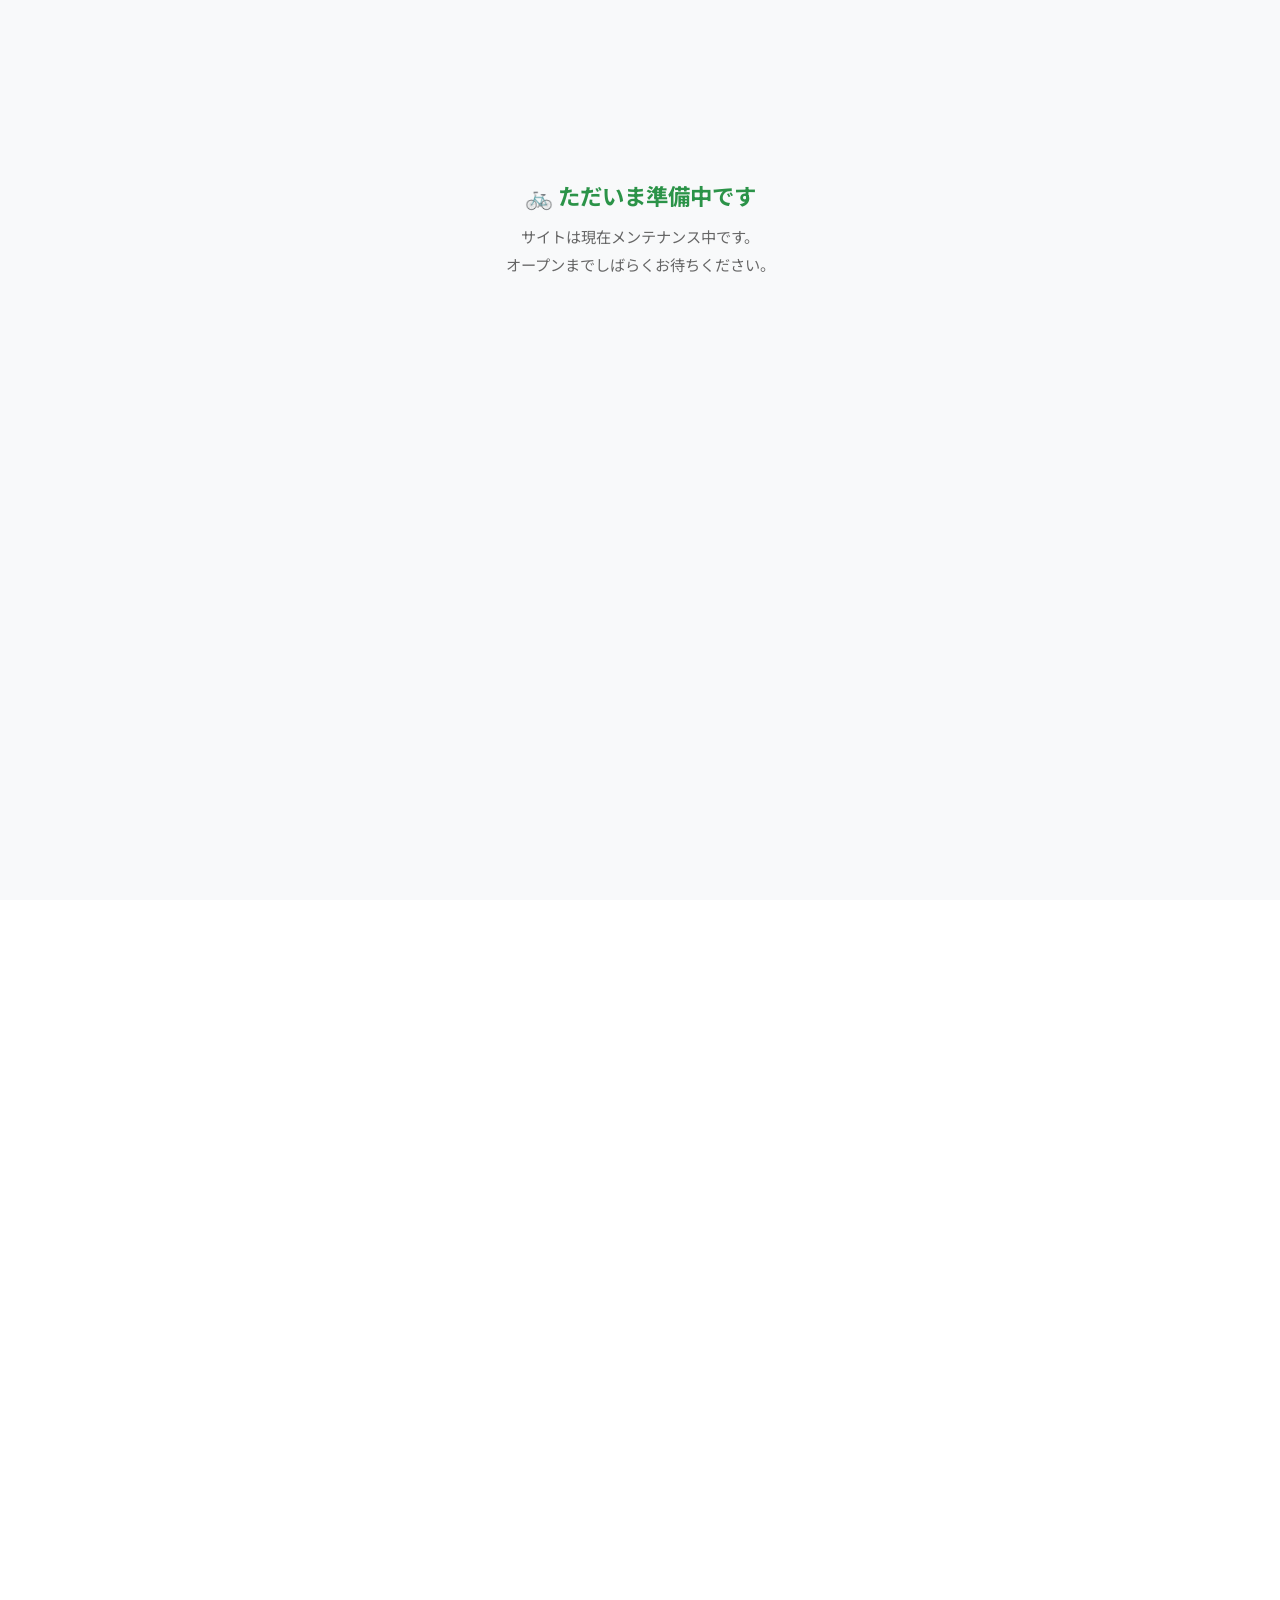
==== commit 146df477: "update: お知らせを非表示に変更" ====
--- a/index.html
+++ b/index.html
@@ -132,10 +132,7 @@
       </p>
 
       <!-- お知らせブロック -->
-      <div class="hero-notice">
-        <p class="hero-notice-label">お知らせ</p>
-        <p class="hero-notice-body">オープンしました！</p>
-      </div>
+      <!-- お知らせなし -->
     </div>
   </header>
 
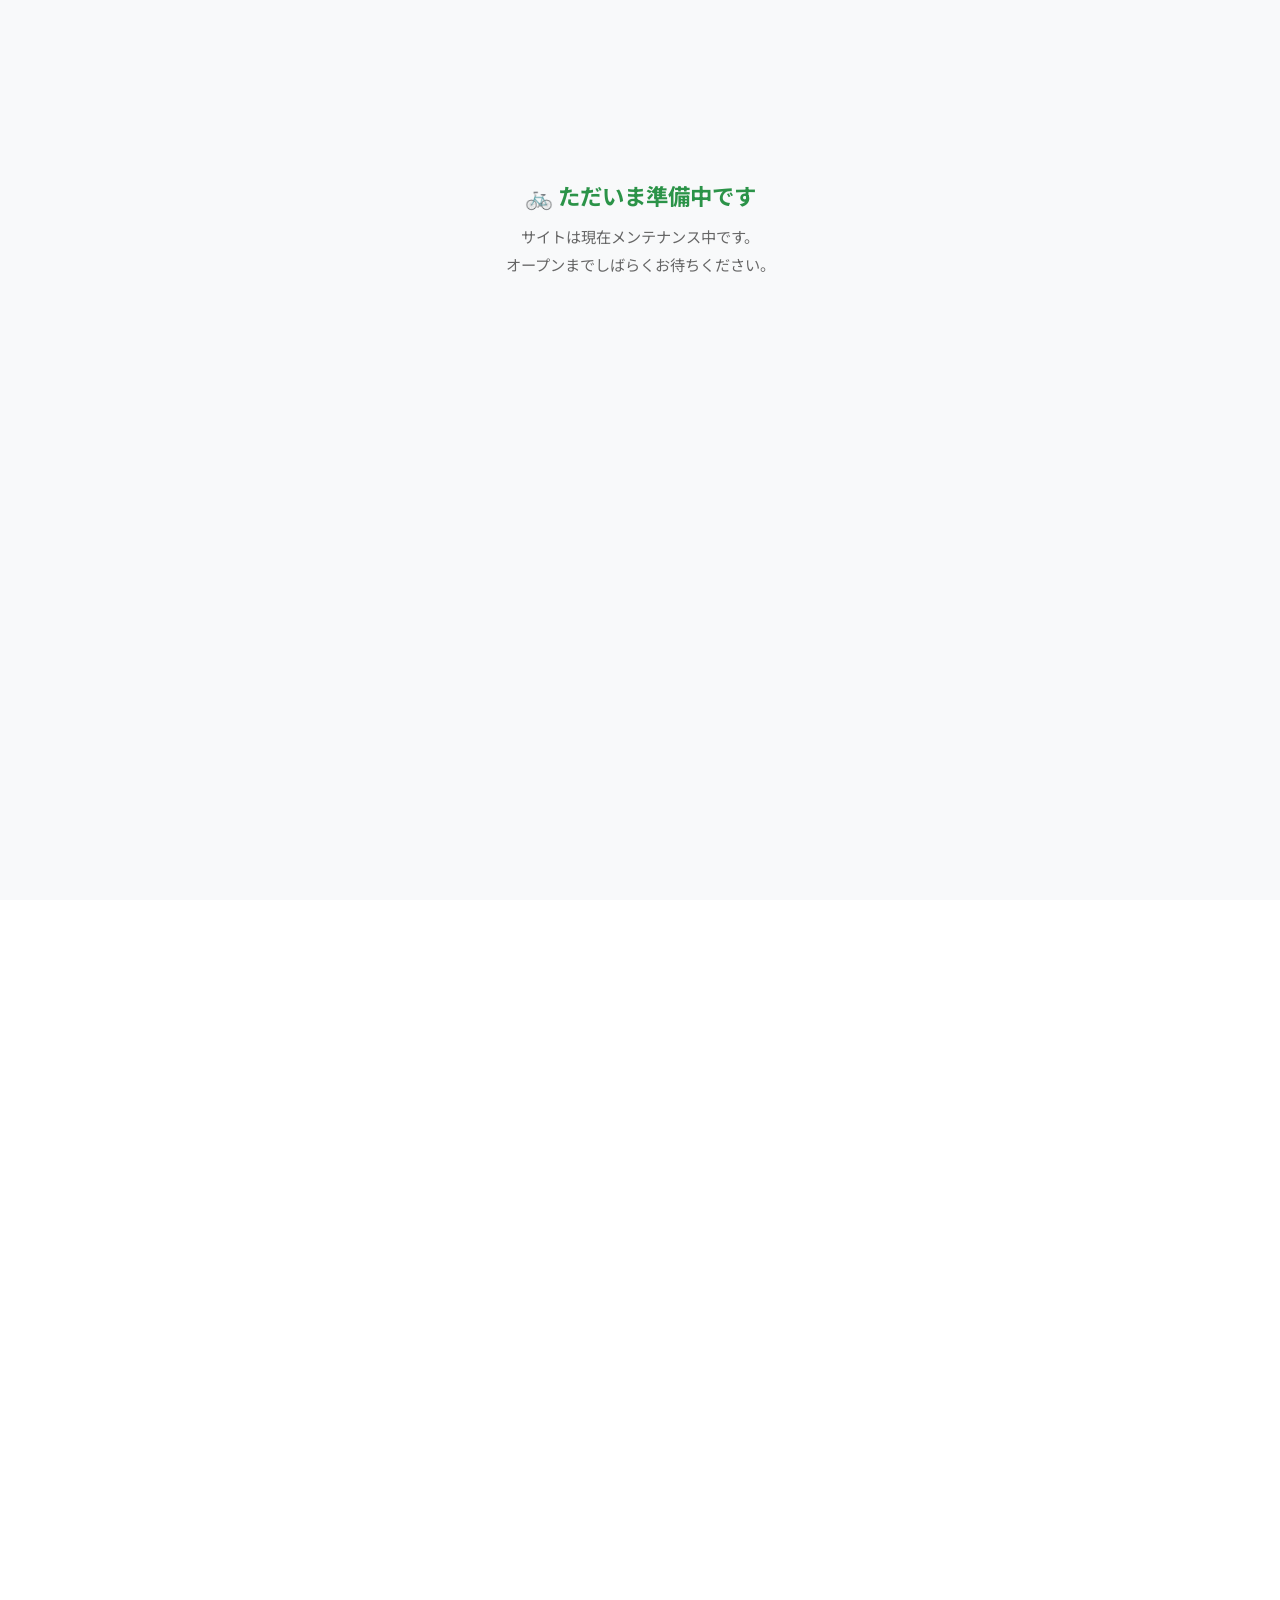
==== commit 86047249: "update: お知らせ更新「GWも通常営業しています！」" ====
--- a/index.html
+++ b/index.html
@@ -132,7 +132,10 @@
       </p>
 
       <!-- お知らせブロック -->
-      <!-- お知らせなし -->
+      <div class="hero-notice">
+        <p class="hero-notice-label">お知らせ</p>
+        <p class="hero-notice-body">GWも通常営業しています！</p>
+      </div>
     </div>
   </header>
 
